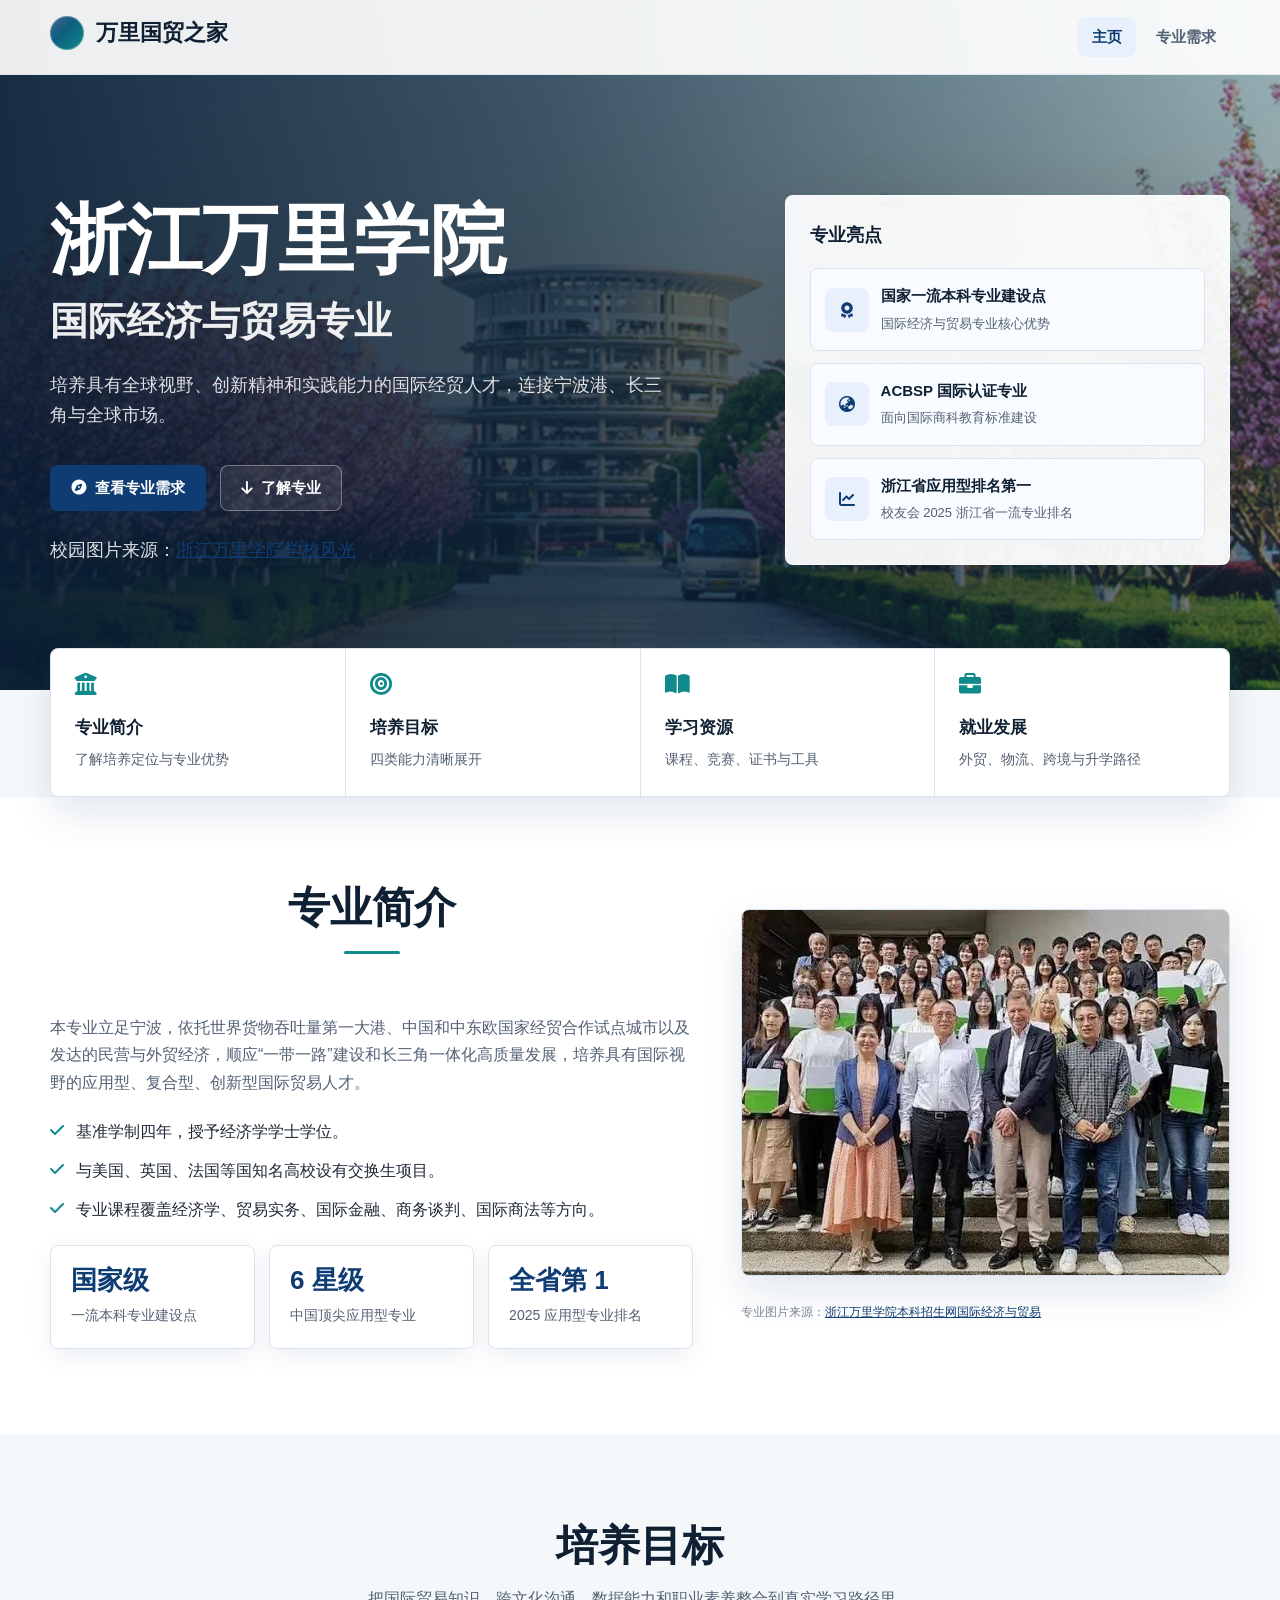
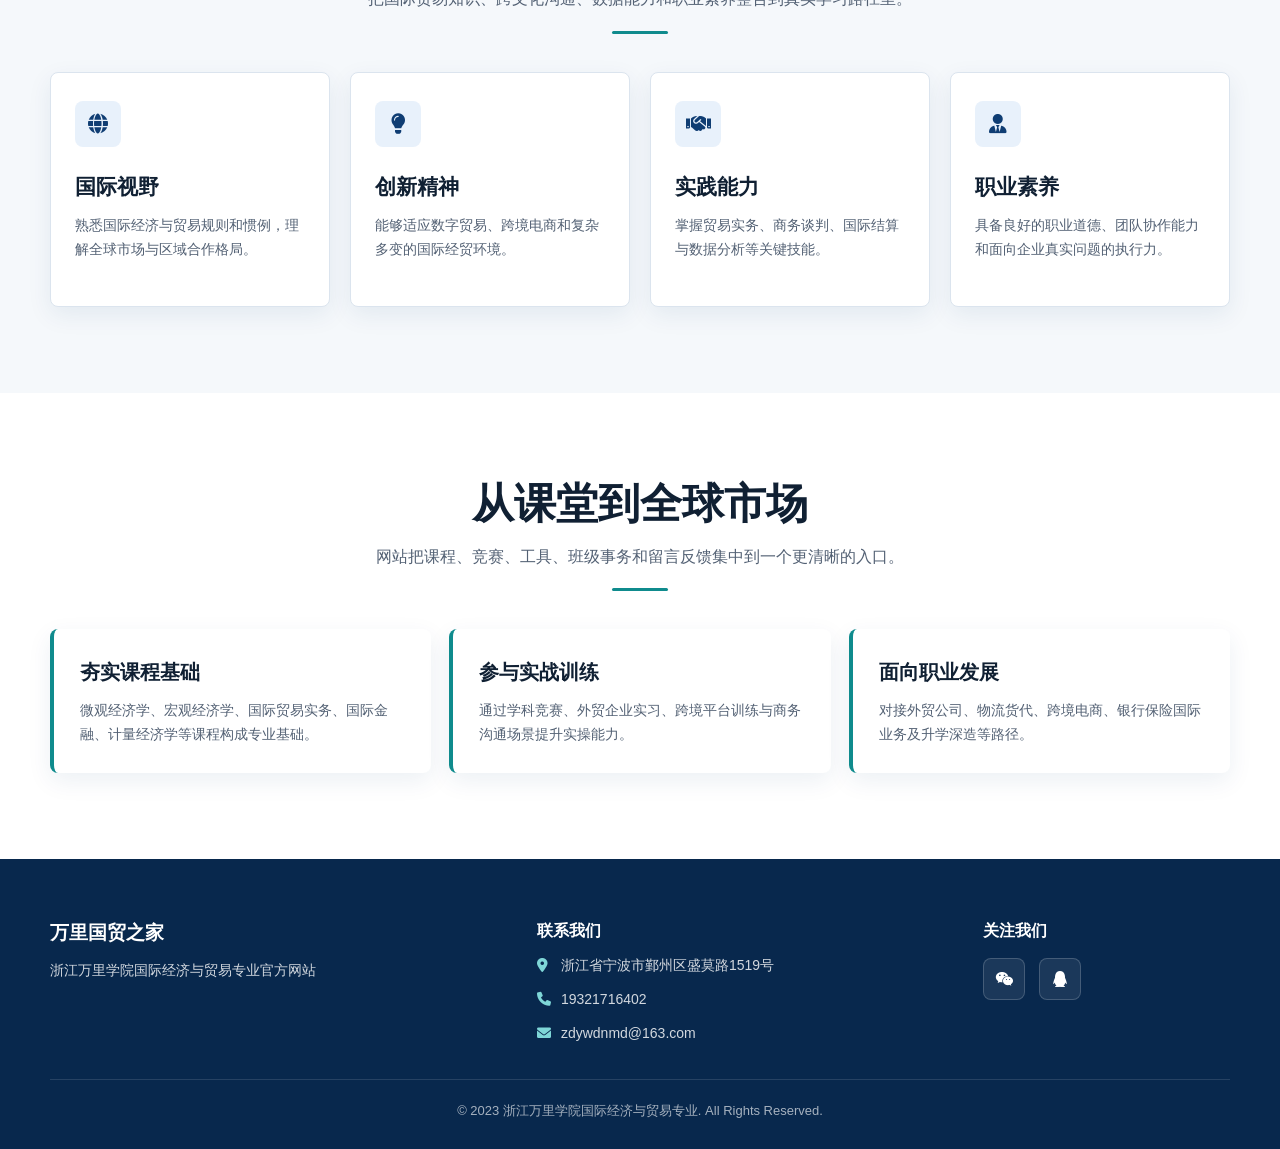
==== index.html @ cb08a364 "Redesign two-page site UI" ====
<!DOCTYPE html>
<html lang="zh-CN">
<head>
    <meta charset="UTF-8">
    <meta name="viewport" content="width=device-width, initial-scale=1.0">
    <title>万里国贸之家 - 浙江万里学院国际经济与贸易专业</title>
    <link rel="stylesheet" href="css/style.css">
    <link rel="stylesheet" href="https://cdnjs.cloudflare.com/ajax/libs/font-awesome/6.0.0/css/all.min.css">
</head>
<body>
    <nav class="navbar">
        <div class="container">
            <div class="logo">
                <a href="index.html"><h1>万里国贸之家</h1></a>
            </div>
            <ul class="nav-links">
                <li><a href="index.html" class="active">主页</a></li>
                <li><a href="requirements.html">专业需求</a></li>
            </ul>
            <button class="menu-toggle" type="button" aria-label="打开导航">
                <i class="fas fa-bars"></i>
            </button>
        </div>
    </nav>

    <header class="hero">
        <div class="hero-media" aria-hidden="true">
            <img src="images/campus-hero.jpg" alt="">
        </div>
        <div class="container">
            <div class="hero-grid">
                <div class="hero-copy">
                    <h2>浙江万里学院</h2>
                    <h3>国际经济与贸易专业</h3>
                    <p>培养具有全球视野、创新精神和实践能力的国际经贸人才，连接宁波港、长三角与全球市场。</p>
                    <div class="hero-actions">
                        <a class="btn btn-primary" href="requirements.html"><i class="fas fa-compass"></i> 查看专业需求</a>
                        <a class="btn btn-outline" href="#about"><i class="fas fa-arrow-down"></i> 了解专业</a>
                    </div>
                    <p class="image-credit">校园图片来源：<a href="https://www.zwu.edu.cn/xxfg/list2.htm" target="_blank" rel="noopener">浙江万里学院学校风光</a></p>
                </div>
                <aside class="hero-panel" aria-label="专业亮点">
                    <h4>专业亮点</h4>
                    <div class="hero-facts">
                        <div class="hero-fact">
                            <i class="fas fa-award"></i>
                            <div>
                                <strong>国家一流本科专业建设点</strong>
                                <span>国际经济与贸易专业核心优势</span>
                            </div>
                        </div>
                        <div class="hero-fact">
                            <i class="fas fa-globe-asia"></i>
                            <div>
                                <strong>ACBSP 国际认证专业</strong>
                                <span>面向国际商科教育标准建设</span>
                            </div>
                        </div>
                        <div class="hero-fact">
                            <i class="fas fa-chart-line"></i>
                            <div>
                                <strong>浙江省应用型排名第一</strong>
                                <span>校友会 2025 浙江省一流专业排名</span>
                            </div>
                        </div>
                    </div>
                </aside>
            </div>
        </div>
    </header>

    <section class="quick-links" aria-label="快速入口">
        <div class="container">
            <div class="quick-grid">
                <a class="quick-card" href="#about">
                    <i class="fas fa-building-columns"></i>
                    <strong>专业简介</strong>
                    <span>了解培养定位与专业优势</span>
                </a>
                <a class="quick-card" href="#objectives">
                    <i class="fas fa-bullseye"></i>
                    <strong>培养目标</strong>
                    <span>四类能力清晰展开</span>
                </a>
                <a class="quick-card" href="requirements.html">
                    <i class="fas fa-book-open"></i>
                    <strong>学习资源</strong>
                    <span>课程、竞赛、证书与工具</span>
                </a>
                <a class="quick-card" href="requirements.html#career">
                    <i class="fas fa-briefcase"></i>
                    <strong>就业发展</strong>
                    <span>外贸、物流、跨境与升学路径</span>
                </a>
            </div>
        </div>
    </section>

    <section id="about" class="section section-muted">
        <div class="container">
            <div class="about-layout">
                <div class="about-copy">
                    <div class="section-title">
                        <h2>专业简介</h2>
                        <div class="line"></div>
                    </div>
                    <p>本专业立足宁波，依托世界货物吞吐量第一大港、中国和中东欧国家经贸合作试点城市以及发达的民营与外贸经济，顺应“一带一路”建设和长三角一体化高质量发展，培养具有国际视野的应用型、复合型、创新型国际贸易人才。</p>
                    <ul class="feature-list">
                        <li><i class="fas fa-check"></i><span>基准学制四年，授予经济学学士学位。</span></li>
                        <li><i class="fas fa-check"></i><span>与美国、英国、法国等国知名高校设有交换生项目。</span></li>
                        <li><i class="fas fa-check"></i><span>专业课程覆盖经济学、贸易实务、国际金融、商务谈判、国际商法等方向。</span></li>
                    </ul>
                    <div class="stat-grid">
                        <div class="stat-card">
                            <strong>国家级</strong>
                            <span>一流本科专业建设点</span>
                        </div>
                        <div class="stat-card">
                            <strong>6 星级</strong>
                            <span>中国顶尖应用型专业</span>
                        </div>
                        <div class="stat-card">
                            <strong>全省第 1</strong>
                            <span>2025 应用型专业排名</span>
                        </div>
                    </div>
                </div>
                <div class="about-media">
                    <div class="media-frame">
                        <img src="images/program-classroom.jpg" alt="浙江万里学院国际经济与贸易专业活动合影">
                    </div>
                    <p class="image-credit">专业图片来源：<a href="https://zsw.zwu.edu.cn/68/e3/c4830a92387/pagem.htm" target="_blank" rel="noopener">浙江万里学院本科招生网国际经济与贸易</a></p>
                </div>
            </div>
        </div>
    </section>

    <section id="objectives" class="section">
        <div class="container">
            <div class="section-title">
                <h2>培养目标</h2>
                <p>把国际贸易知识、跨文化沟通、数据能力和职业素养整合到真实学习路径里。</p>
                <div class="line"></div>
            </div>
            <div class="objectives-grid">
                <div class="objective-item">
                    <div class="icon"><i class="fas fa-globe"></i></div>
                    <h3>国际视野</h3>
                    <p>熟悉国际经济与贸易规则和惯例，理解全球市场与区域合作格局。</p>
                </div>
                <div class="objective-item">
                    <div class="icon"><i class="fas fa-lightbulb"></i></div>
                    <h3>创新精神</h3>
                    <p>能够适应数字贸易、跨境电商和复杂多变的国际经贸环境。</p>
                </div>
                <div class="objective-item">
                    <div class="icon"><i class="fas fa-handshake"></i></div>
                    <h3>实践能力</h3>
                    <p>掌握贸易实务、商务谈判、国际结算与数据分析等关键技能。</p>
                </div>
                <div class="objective-item">
                    <div class="icon"><i class="fas fa-user-tie"></i></div>
                    <h3>职业素养</h3>
                    <p>具备良好的职业道德、团队协作能力和面向企业真实问题的执行力。</p>
                </div>
            </div>
        </div>
    </section>

    <section class="section section-muted">
        <div class="container">
            <div class="section-title">
                <h2>从课堂到全球市场</h2>
                <p>网站把课程、竞赛、工具、班级事务和留言反馈集中到一个更清晰的入口。</p>
                <div class="line"></div>
            </div>
            <div class="program-path">
                <div class="path-item">
                    <h3>夯实课程基础</h3>
                    <p>微观经济学、宏观经济学、国际贸易实务、国际金融、计量经济学等课程构成专业基础。</p>
                </div>
                <div class="path-item">
                    <h3>参与实战训练</h3>
                    <p>通过学科竞赛、外贸企业实习、跨境平台训练与商务沟通场景提升实操能力。</p>
                </div>
                <div class="path-item">
                    <h3>面向职业发展</h3>
                    <p>对接外贸公司、物流货代、跨境电商、银行保险国际业务及升学深造等路径。</p>
                </div>
            </div>
        </div>
    </section>

    <footer class="footer">
        <div class="container">
            <div class="footer-content">
                <div class="footer-info">
                    <h3>万里国贸之家</h3>
                    <p>浙江万里学院国际经济与贸易专业官方网站</p>
                </div>
                <div class="footer-contact">
                    <h4>联系我们</h4>
                    <p><i class="fas fa-map-marker-alt"></i> 浙江省宁波市鄞州区盛莫路1519号</p>
                    <p><i class="fas fa-phone"></i> 19321716402</p>
                    <p><i class="fas fa-envelope"></i> zdywdnmd@163.com</p>
                </div>
                <div class="footer-social">
                    <h4>关注我们</h4>
                    <div>
                        <a href="#" class="social-icon" data-image="images/微信二维码.png" aria-label="微信二维码"><i class="fab fa-weixin"></i></a>
                        <a href="#" class="social-icon" data-image="images/QQ.png" aria-label="QQ二维码"><i class="fab fa-qq"></i></a>
                    </div>
                </div>
            </div>
            <div class="footer-bottom">
                <p>&copy; 2023 浙江万里学院国际经济与贸易专业. All Rights Reserved.</p>
            </div>
        </div>
    </footer>

    <div id="qrCodeModal" class="modal" aria-hidden="true">
        <div class="modal-content">
            <span class="close-modal" aria-label="关闭">&times;</span>
            <img id="modalImage" src="" alt="二维码">
        </div>
    </div>

    <script src="js/script.js"></script>
</body>
</html>
---- css/style.css ----
/* 万里国贸之家 - UI redesign */

* {
    box-sizing: border-box;
    margin: 0;
    padding: 0;
}

:root {
    --primary-color: #0f3d73;
    --primary-dark: #08284d;
    --primary-soft: #e8f1fb;
    --accent-teal: #0f8b8d;
    --accent-amber: #d97706;
    --ink: #102033;
    --text-primary: #1f2937;
    --text-secondary: #536174;
    --text-muted: #7b8794;
    --text-light: #ffffff;
    --bg-primary: #ffffff;
    --bg-secondary: #f5f8fb;
    --bg-tertiary: #eef3f8;
    --surface: #ffffff;
    --border-color: #dbe4ee;
    --border-strong: #b9c8d8;
    --shadow-light: 0 8px 24px rgba(15, 61, 115, 0.08);
    --shadow-medium: 0 16px 38px rgba(15, 61, 115, 0.12);
    --radius-sm: 4px;
    --radius-md: 8px;
    --radius-full: 9999px;
    --nav-height: 74px;
    --transition-base: 180ms ease;
}

html {
    scroll-behavior: smooth;
}

body {
    min-width: 320px;
    font-family: "PingFang SC", "Microsoft YaHei", "Hiragino Sans GB", Arial, sans-serif;
    color: var(--text-primary);
    background: var(--bg-secondary);
    line-height: 1.7;
    overflow-x: hidden;
}

body.menu-open {
    overflow: hidden;
}

img {
    display: block;
    max-width: 100%;
}

a {
    color: inherit;
}

button,
input,
textarea {
    font: inherit;
}

.container {
    width: min(1180px, calc(100% - 40px));
    margin: 0 auto;
}

.section {
    padding: 86px 0;
}

.section-muted {
    background: var(--bg-primary);
}

.section-title {
    max-width: 760px;
    margin: 0 auto 38px;
    text-align: center;
}

.section-title h2 {
    color: var(--ink);
    font-size: clamp(28px, 4vw, 42px);
    line-height: 1.2;
    font-weight: 800;
    letter-spacing: 0;
}

.section-title p {
    margin-top: 14px;
    color: var(--text-secondary);
    font-size: 16px;
}

.line {
    width: 56px;
    height: 3px;
    margin: 18px auto 0;
    background: var(--accent-teal);
    border-radius: var(--radius-full);
}

.navbar {
    position: fixed;
    inset: 0 0 auto 0;
    z-index: 1000;
    min-height: var(--nav-height);
    background: rgba(255, 255, 255, 0.92);
    border-bottom: 1px solid rgba(219, 228, 238, 0.9);
    backdrop-filter: blur(16px);
    transition: box-shadow var(--transition-base), background var(--transition-base);
}

.navbar.is-scrolled {
    background: rgba(255, 255, 255, 0.97);
    box-shadow: 0 10px 28px rgba(15, 61, 115, 0.08);
}

.navbar .container {
    min-height: var(--nav-height);
    display: flex;
    align-items: center;
    justify-content: space-between;
    gap: 24px;
}

.logo a {
    display: inline-flex;
    align-items: center;
    gap: 12px;
    text-decoration: none;
}

.logo a::before {
    content: "";
    width: 34px;
    height: 34px;
    border-radius: 50%;
    background:
        linear-gradient(135deg, rgba(255, 255, 255, 0.24), rgba(255, 255, 255, 0) 42%),
        linear-gradient(135deg, var(--primary-color), var(--accent-teal));
    box-shadow: inset 0 0 0 1px rgba(255, 255, 255, 0.3);
}

.logo h1 {
    color: var(--ink);
    font-size: 22px;
    line-height: 1;
    font-weight: 800;
    letter-spacing: 0;
}

.nav-links {
    display: flex;
    align-items: center;
    gap: 6px;
    list-style: none;
}

.nav-links a {
    display: inline-flex;
    align-items: center;
    min-height: 40px;
    padding: 0 14px;
    border-radius: var(--radius-md);
    color: var(--text-secondary);
    font-size: 15px;
    font-weight: 650;
    text-decoration: none;
    transition: background var(--transition-base), color var(--transition-base);
}

.nav-links a:hover,
.nav-links a.active {
    color: var(--primary-color);
    background: var(--primary-soft);
}

.menu-toggle {
    display: none;
    width: 42px;
    height: 42px;
    border: 1px solid var(--border-color);
    border-radius: var(--radius-md);
    color: var(--primary-color);
    background: var(--surface);
    align-items: center;
    justify-content: center;
    cursor: pointer;
}

.hero {
    position: relative;
    min-height: 690px;
    padding: calc(var(--nav-height) + 68px) 0 72px;
    display: flex;
    align-items: center;
    overflow: hidden;
    background: #0b2747;
    color: var(--text-light);
}

.hero-media {
    position: absolute;
    inset: 0;
}

.hero-media img {
    width: 100%;
    height: 100%;
    object-fit: cover;
    object-position: center;
}

.hero-media::after {
    content: "";
    position: absolute;
    inset: 0;
    background:
        linear-gradient(90deg, rgba(8, 28, 52, 0.9), rgba(8, 28, 52, 0.68) 43%, rgba(8, 28, 52, 0.22)),
        linear-gradient(180deg, rgba(8, 28, 52, 0.08), rgba(8, 28, 52, 0.44));
}

.hero .container {
    position: relative;
    z-index: 1;
}

.hero-grid {
    display: grid;
    grid-template-columns: minmax(0, 1.1fr) minmax(320px, 0.72fr);
    gap: 54px;
    align-items: end;
}

.hero-copy h2 {
    max-width: 720px;
    font-size: clamp(42px, 7vw, 76px);
    line-height: 1.05;
    font-weight: 850;
    letter-spacing: 0;
    overflow-wrap: anywhere;
}

.hero-copy h3 {
    margin-top: 18px;
    color: rgba(255, 255, 255, 0.92);
    font-size: clamp(24px, 4vw, 38px);
    line-height: 1.25;
    font-weight: 750;
    letter-spacing: 0;
}

.hero-copy p {
    max-width: 620px;
    margin-top: 24px;
    color: rgba(255, 255, 255, 0.86);
    font-size: 18px;
}

.hero-actions {
    display: flex;
    flex-wrap: wrap;
    gap: 14px;
    margin-top: 34px;
}

.btn,
.btn-secondary {
    display: inline-flex;
    align-items: center;
    justify-content: center;
    gap: 9px;
    min-height: 46px;
    padding: 0 20px;
    border: 1px solid transparent;
    border-radius: var(--radius-md);
    font-size: 15px;
    font-weight: 750;
    line-height: 1.2;
    text-decoration: none;
    cursor: pointer;
    transition: transform var(--transition-base), box-shadow var(--transition-base), background var(--transition-base), border-color var(--transition-base), color var(--transition-base);
}

.btn:hover,
.btn-secondary:hover {
    transform: translateY(-1px);
}

.btn-primary {
    color: var(--text-light);
    background: var(--primary-color);
    box-shadow: 0 14px 28px rgba(15, 61, 115, 0.18);
}

.btn-primary:hover {
    background: var(--primary-dark);
}

.btn-outline,
.btn-secondary {
    color: var(--primary-color);
    background: var(--surface);
    border-color: var(--border-color);
}

.hero .btn-outline {
    color: var(--text-light);
    background: rgba(255, 255, 255, 0.08);
    border-color: rgba(255, 255, 255, 0.34);
}

.hero .btn-outline:hover {
    background: rgba(255, 255, 255, 0.16);
}

.hero-panel {
    background: rgba(255, 255, 255, 0.94);
    border: 1px solid rgba(255, 255, 255, 0.65);
    border-radius: var(--radius-md);
    padding: 24px;
    color: var(--ink);
    box-shadow: 0 28px 70px rgba(5, 22, 42, 0.2);
}

.hero-panel h4 {
    font-size: 18px;
    font-weight: 800;
}

.hero-facts {
    display: grid;
    gap: 12px;
    margin-top: 18px;
}

.hero-fact {
    display: grid;
    grid-template-columns: 44px 1fr;
    gap: 12px;
    align-items: center;
    padding: 14px;
    border: 1px solid var(--border-color);
    border-radius: var(--radius-md);
    background: #f8fbff;
}

.hero-fact i {
    width: 44px;
    height: 44px;
    display: inline-flex;
    align-items: center;
    justify-content: center;
    border-radius: var(--radius-md);
    color: var(--primary-color);
    background: var(--primary-soft);
}

.hero-fact strong {
    display: block;
    color: var(--ink);
    font-size: 15px;
}

.hero-fact span {
    color: var(--text-secondary);
    font-size: 13px;
}

.image-credit,
.source-note {
    margin-top: 12px;
    color: var(--text-muted);
    font-size: 12px;
}

.image-credit a,
.source-note a {
    color: var(--primary-color);
}

.quick-links {
    margin-top: -42px;
    position: relative;
    z-index: 2;
}

.quick-grid {
    display: grid;
    grid-template-columns: repeat(4, 1fr);
    gap: 1px;
    overflow: hidden;
    border: 1px solid var(--border-color);
    border-radius: var(--radius-md);
    background: var(--border-color);
    box-shadow: var(--shadow-medium);
}

.quick-card {
    min-height: 124px;
    padding: 24px;
    background: var(--surface);
    text-decoration: none;
    transition: background var(--transition-base), transform var(--transition-base);
}

.quick-card:hover {
    background: #f8fbff;
}

.quick-card i {
    color: var(--accent-teal);
    font-size: 22px;
}

.quick-card strong {
    display: block;
    margin-top: 14px;
    color: var(--ink);
    font-size: 17px;
}

.quick-card span {
    display: block;
    margin-top: 5px;
    color: var(--text-secondary);
    font-size: 14px;
}

.about-layout {
    display: grid;
    grid-template-columns: minmax(0, 1fr) minmax(360px, 0.76fr);
    gap: 48px;
    align-items: center;
}

.about-copy {
    display: grid;
    gap: 22px;
}

.about-copy p {
    color: var(--text-secondary);
    font-size: 16px;
}

.feature-list {
    display: grid;
    gap: 12px;
    list-style: none;
}

.feature-list li {
    display: flex;
    gap: 12px;
    align-items: flex-start;
    color: var(--text-primary);
}

.feature-list i {
    margin-top: 4px;
    color: var(--accent-teal);
}

.stat-grid,
.highlights-grid {
    display: grid;
    grid-template-columns: repeat(3, 1fr);
    gap: 14px;
}

.stat-card,
.highlight-card,
.objective-item,
.unified-card,
.info-card,
.resource-card {
    border: 1px solid var(--border-color);
    border-radius: var(--radius-md);
    background: var(--surface);
    box-shadow: var(--shadow-light);
}

.stat-card,
.highlight-card {
    padding: 20px;
}

.stat-card strong,
.highlight-card strong {
    display: block;
    color: var(--primary-color);
    font-size: 26px;
    line-height: 1.15;
    font-weight: 850;
}

.stat-card span,
.highlight-card span {
    display: block;
    margin-top: 8px;
    color: var(--text-secondary);
    font-size: 14px;
}

.about-media {
    display: grid;
    gap: 14px;
}

.media-frame {
    overflow: hidden;
    border-radius: var(--radius-md);
    border: 1px solid var(--border-color);
    background: var(--surface);
    box-shadow: var(--shadow-medium);
}

.media-frame img {
    width: 100%;
    aspect-ratio: 4 / 3;
    object-fit: cover;
}

.objectives-grid {
    display: grid;
    grid-template-columns: repeat(4, 1fr);
    gap: 20px;
}

.objective-item {
    padding: 28px 24px;
    min-height: 235px;
    transition: transform var(--transition-base), box-shadow var(--transition-base), border-color var(--transition-base);
}

.objective-item:hover,
.unified-card:hover,
.resource-card:hover {
    transform: translateY(-3px);
    border-color: var(--border-strong);
    box-shadow: var(--shadow-medium);
}

.objective-item .icon,
.card-icon {
    width: 46px;
    height: 46px;
    display: inline-flex;
    align-items: center;
    justify-content: center;
    border-radius: var(--radius-md);
    color: var(--primary-color);
    background: var(--primary-soft);
    font-size: 20px;
}

.objective-item h3 {
    margin-top: 22px;
    color: var(--ink);
    font-size: 21px;
    font-weight: 800;
}

.objective-item p {
    margin-top: 10px;
    color: var(--text-secondary);
    font-size: 14px;
}

.program-path {
    display: grid;
    grid-template-columns: repeat(3, 1fr);
    gap: 18px;
}

.path-item {
    padding: 26px;
    border-left: 4px solid var(--accent-teal);
    border-radius: var(--radius-md);
    background: var(--surface);
    box-shadow: var(--shadow-light);
}

.path-item h3 {
    color: var(--ink);
    font-size: 20px;
}

.path-item p {
    margin-top: 10px;
    color: var(--text-secondary);
    font-size: 14px;
}

.page-hero {
    padding: calc(var(--nav-height) + 78px) 0 64px;
    color: var(--text-light);
    background:
        linear-gradient(90deg, rgba(8, 40, 77, 0.94), rgba(15, 61, 115, 0.86)),
        url("../images/campus-gallery.jpg") center / cover;
}

.page-hero h2 {
    max-width: 800px;
    font-size: clamp(34px, 5vw, 56px);
    line-height: 1.1;
    font-weight: 850;
    letter-spacing: 0;
    overflow-wrap: anywhere;
}

.page-hero p {
    max-width: 680px;
    margin-top: 18px;
    color: rgba(255, 255, 255, 0.84);
    font-size: 17px;
}

.page-hero-actions {
    display: flex;
    flex-wrap: wrap;
    gap: 12px;
    margin-top: 26px;
}

.requirements-section {
    padding: 76px 0 88px;
}

.requirements-content {
    display: grid;
    gap: 34px;
}

.requirement-category {
    padding-bottom: 34px;
    border-bottom: 1px solid var(--border-color);
}

.requirement-category:last-child {
    border-bottom: 0;
    padding-bottom: 0;
}

.category-header {
    display: flex;
    align-items: flex-start;
    justify-content: space-between;
    gap: 24px;
    margin-bottom: 20px;
}

.category-header h3,
.requirement-category h3 {
    color: var(--ink);
    font-size: 25px;
    line-height: 1.25;
    font-weight: 800;
}

.category-header p,
.section-note {
    max-width: 620px;
    color: var(--text-secondary);
    font-size: 14px;
}

.unified-card-grid,
.resource-grid {
    display: grid;
    grid-template-columns: repeat(3, 1fr);
    gap: 18px;
}

.unified-card,
.resource-card {
    padding: 22px;
    transition: transform var(--transition-base), box-shadow var(--transition-base), border-color var(--transition-base);
}

.unified-card h4,
.resource-card h4 {
    display: flex;
    align-items: center;
    gap: 10px;
    color: var(--ink);
    font-size: 18px;
    font-weight: 800;
}

.unified-card h4 i,
.resource-card h4 i {
    color: var(--accent-teal);
}

.info-card {
    display: block;
    margin-top: 10px;
    padding: 11px 13px;
    color: var(--text-primary);
    font-size: 14px;
    box-shadow: none;
    background: #f8fbff;
}

.info-card a {
    display: flex;
    justify-content: space-between;
    gap: 12px;
    color: var(--primary-color);
    text-decoration: none;
}

.info-card a::after {
    content: "\f061";
    font-family: "Font Awesome 6 Free";
    font-weight: 900;
    font-size: 11px;
    opacity: 0.65;
}

.important-course {
    border-color: #f1cf92;
    background: #fff8eb;
    color: #7a4a04;
    font-weight: 750;
}

.cluster-box {
    border-style: dashed;
}

.cluster-title {
    color: var(--ink);
    font-weight: 750;
}

.cluster-links {
    display: flex;
    flex-wrap: wrap;
    gap: 8px;
    margin-top: 6px;
}

.cluster-links a {
    color: var(--primary-color);
    text-decoration: none;
}

.footer {
    padding: 58px 0 26px;
    color: rgba(255, 255, 255, 0.82);
    background: #08284d;
}

.footer-content {
    display: grid;
    grid-template-columns: 1.1fr 1fr 0.6fr;
    gap: 34px;
}

.footer h3,
.footer h4 {
    color: var(--text-light);
}

.footer-info p,
.footer-contact p {
    margin-top: 10px;
    font-size: 14px;
}

.footer-contact i {
    width: 20px;
    color: #7ed6d7;
}

.footer-social {
    display: flex;
    flex-direction: column;
    gap: 14px;
}

.footer-social a {
    width: 42px;
    height: 42px;
    display: inline-flex;
    align-items: center;
    justify-content: center;
    margin-right: 10px;
    border: 1px solid rgba(255, 255, 255, 0.18);
    border-radius: var(--radius-md);
    color: var(--text-light);
    text-decoration: none;
    background: rgba(255, 255, 255, 0.08);
}

.footer-bottom {
    margin-top: 34px;
    padding-top: 20px;
    border-top: 1px solid rgba(255, 255, 255, 0.12);
    color: rgba(255, 255, 255, 0.64);
    font-size: 13px;
    text-align: center;
}

.modal {
    position: fixed;
    inset: 0;
    z-index: 9999;
    display: none;
    align-items: center;
    justify-content: center;
    padding: 24px;
    background: rgba(5, 18, 32, 0.72);
}

.modal-content {
    position: relative;
    max-width: 420px;
    width: min(100%, 420px);
    padding: 22px;
    border-radius: var(--radius-md);
    background: var(--surface);
    box-shadow: var(--shadow-medium);
}

.close-modal {
    position: absolute;
    top: 8px;
    right: 14px;
    color: var(--text-secondary);
    font-size: 28px;
    cursor: pointer;
}

#modalImage {
    max-height: 80vh;
    margin: 16px auto 0;
}

.back-to-top {
    position: fixed;
    right: 24px;
    bottom: 24px;
    z-index: 900;
    width: 44px;
    height: 44px;
    display: flex;
    align-items: center;
    justify-content: center;
    border: 0;
    border-radius: var(--radius-md);
    color: var(--text-light);
    background: var(--primary-color);
    box-shadow: var(--shadow-light);
    opacity: 0;
    visibility: hidden;
    cursor: pointer;
    transition: opacity var(--transition-base), visibility var(--transition-base), transform var(--transition-base);
}

.back-to-top.visible {
    opacity: 1;
    visibility: visible;
}

.back-to-top:hover {
    transform: translateY(-2px);
}

@media (max-width: 1024px) {
    .hero-grid,
    .about-layout {
        grid-template-columns: 1fr;
    }

    .hero-panel {
        max-width: 620px;
    }

    .quick-grid,
    .objectives-grid {
        grid-template-columns: repeat(2, 1fr);
    }

    .unified-card-grid,
    .resource-grid,
    .program-path {
        grid-template-columns: repeat(2, 1fr);
    }
}

@media (max-width: 768px) {
    :root {
        --nav-height: 66px;
    }

    .container {
        width: min(1180px, calc(100% - 28px));
    }

    .navbar .container {
        min-height: var(--nav-height);
    }

    .menu-toggle {
        position: fixed;
        top: 12px;
        right: 14px;
        z-index: 1002;
        display: inline-flex;
        flex-shrink: 0;
        background: var(--primary-soft);
        border-color: var(--border-strong);
    }

    .nav-links {
        position: fixed;
        inset: var(--nav-height) 14px auto 14px;
        display: none;
        flex-direction: column;
        align-items: stretch;
        padding: 12px;
        border: 1px solid var(--border-color);
        border-radius: var(--radius-md);
        background: var(--surface);
        box-shadow: var(--shadow-medium);
    }

    .nav-links.active {
        display: flex;
    }

    .nav-links a {
        justify-content: center;
        min-height: 44px;
    }

    .hero {
        min-height: auto;
        padding: calc(var(--nav-height) + 54px) 0 56px;
    }

    .hero-grid {
        gap: 34px;
    }

    .hero-copy p {
        font-size: 16px;
    }

    .quick-links {
        margin-top: 0;
    }

    .quick-grid,
    .objectives-grid,
    .stat-grid,
    .highlights-grid,
    .unified-card-grid,
    .resource-grid,
    .program-path,
    .footer-content {
        grid-template-columns: 1fr;
    }

    .section,
    .requirements-section {
        padding: 58px 0;
    }

    .page-hero {
        padding: calc(var(--nav-height) + 52px) 0 48px;
    }

    .page-hero h2 {
        font-size: clamp(30px, 8.2vw, 42px);
    }

    .category-header {
        display: block;
    }

    .category-header p {
        margin-top: 10px;
    }

}

@media (max-width: 520px) {
    .hero-actions,
    .page-hero-actions {
        display: grid;
    }

    .btn,
    .btn-secondary {
        width: 100%;
    }

    .hero-panel {
        padding: 18px;
    }

    .quick-card,
    .objective-item,
    .unified-card,
    .resource-card {
        padding: 20px;
    }
}
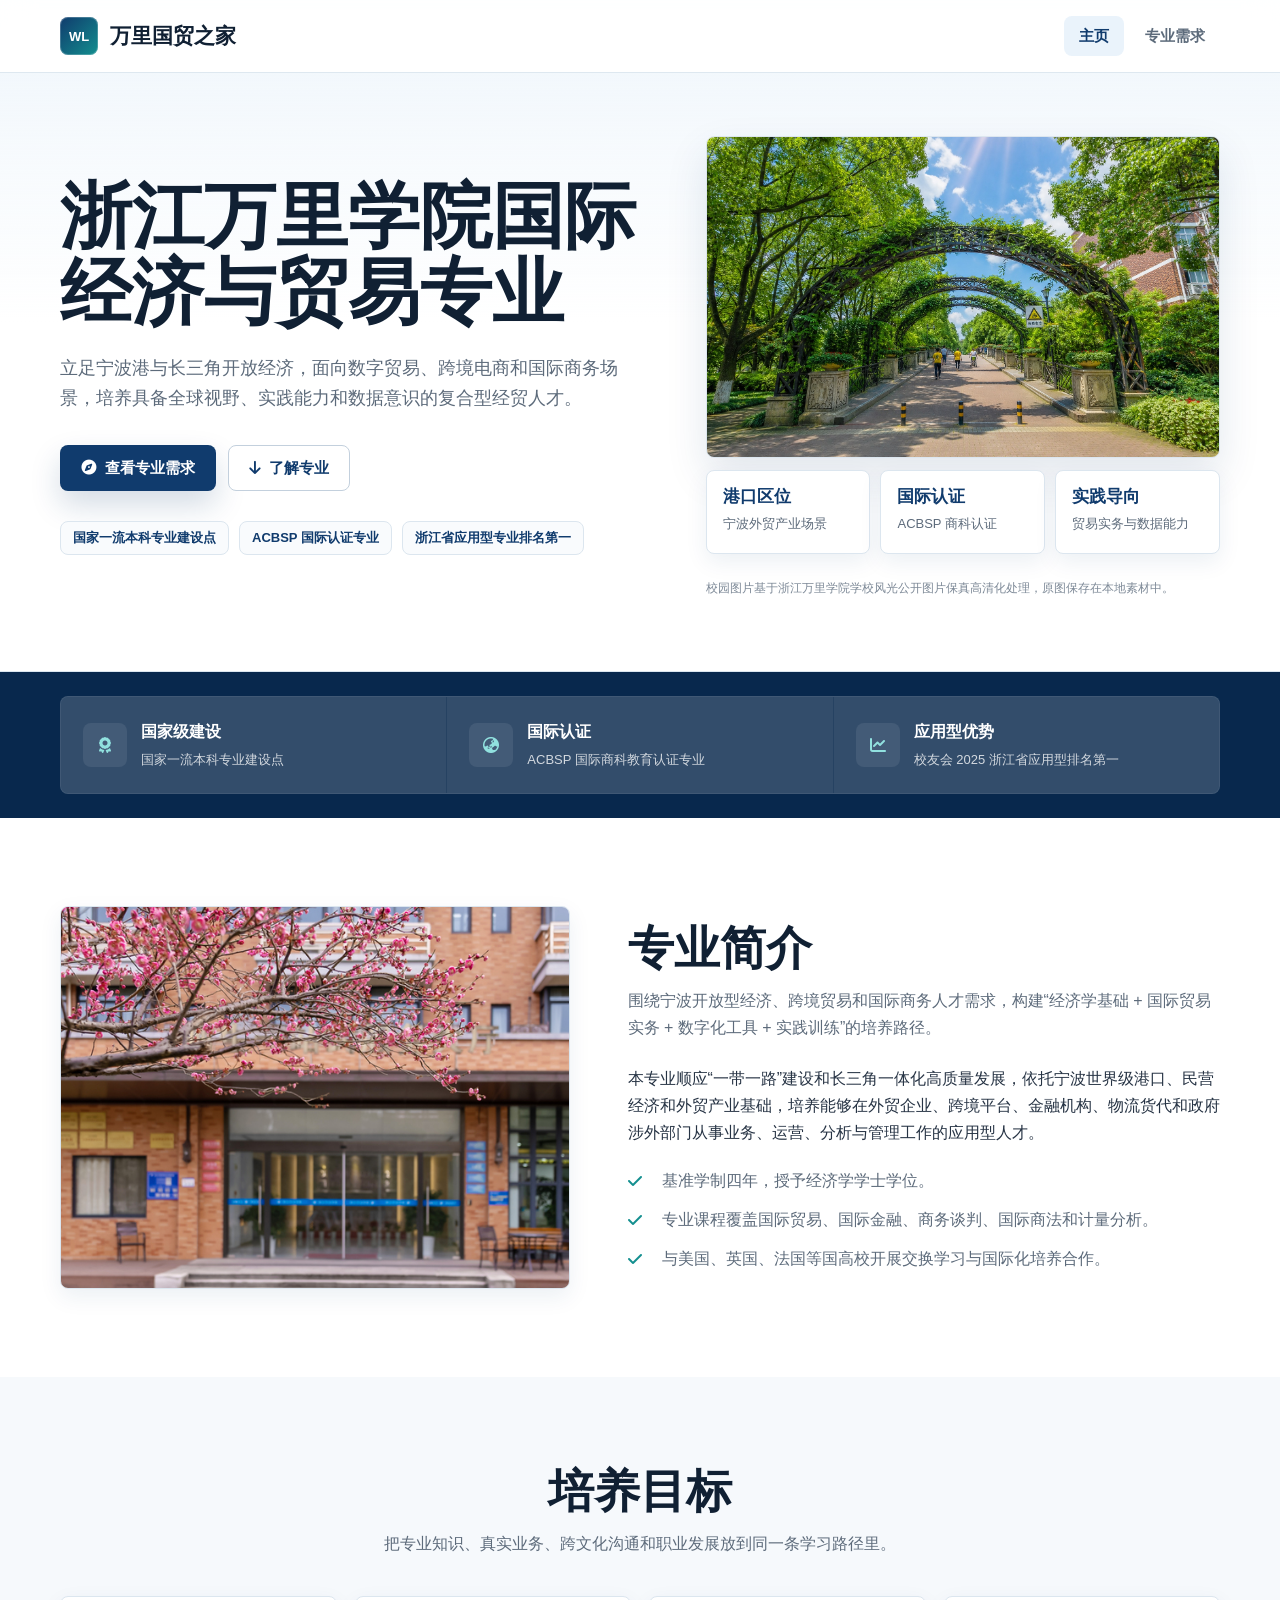
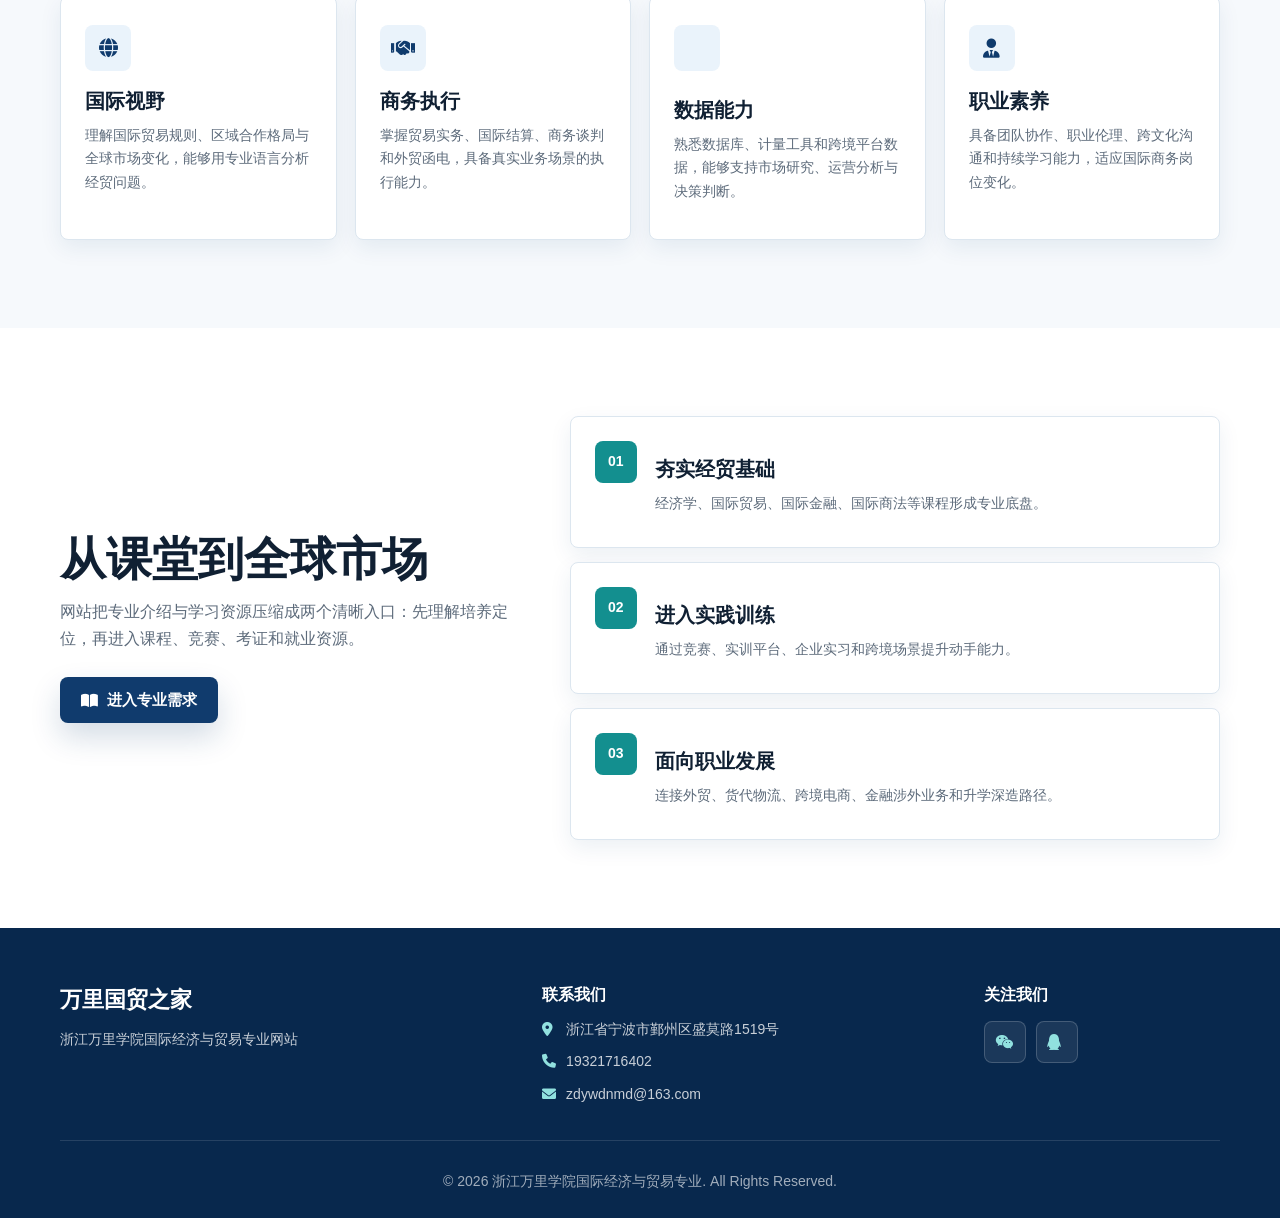
==== commit 59b5984f: "Polish two-page UI and real campus assets" ====
--- a/index.html
+++ b/index.html
@@ -4,15 +4,17 @@
     <meta charset="UTF-8">
     <meta name="viewport" content="width=device-width, initial-scale=1.0">
     <title>万里国贸之家 - 浙江万里学院国际经济与贸易专业</title>
+    <meta name="description" content="浙江万里学院国际经济与贸易专业介绍、培养目标与学习资源入口。">
     <link rel="stylesheet" href="css/style.css">
     <link rel="stylesheet" href="https://cdnjs.cloudflare.com/ajax/libs/font-awesome/6.0.0/css/all.min.css">
 </head>
 <body>
     <nav class="navbar">
-        <div class="container">
-            <div class="logo">
-                <a href="index.html"><h1>万里国贸之家</h1></a>
-            </div>
+        <div class="container nav-inner">
+            <a class="brand" href="index.html" aria-label="万里国贸之家首页">
+                <span class="brand-mark">WL</span>
+                <span class="brand-name">万里国贸之家</span>
+            </a>
             <ul class="nav-links">
                 <li><a href="index.html" class="active">主页</a></li>
                 <li><a href="requirements.html">专业需求</a></li>
@@ -24,203 +26,179 @@
     </nav>
 
     <header class="hero">
-        <div class="hero-media" aria-hidden="true">
-            <img src="images/campus-hero.jpg" alt="">
-        </div>
-        <div class="container">
-            <div class="hero-grid">
-                <div class="hero-copy">
-                    <h2>浙江万里学院</h2>
-                    <h3>国际经济与贸易专业</h3>
-                    <p>培养具有全球视野、创新精神和实践能力的国际经贸人才，连接宁波港、长三角与全球市场。</p>
-                    <div class="hero-actions">
-                        <a class="btn btn-primary" href="requirements.html"><i class="fas fa-compass"></i> 查看专业需求</a>
-                        <a class="btn btn-outline" href="#about"><i class="fas fa-arrow-down"></i> 了解专业</a>
-                    </div>
-                    <p class="image-credit">校园图片来源：<a href="https://www.zwu.edu.cn/xxfg/list2.htm" target="_blank" rel="noopener">浙江万里学院学校风光</a></p>
-                </div>
-                <aside class="hero-panel" aria-label="专业亮点">
-                    <h4>专业亮点</h4>
-                    <div class="hero-facts">
-                        <div class="hero-fact">
-                            <i class="fas fa-award"></i>
-                            <div>
-                                <strong>国家一流本科专业建设点</strong>
-                                <span>国际经济与贸易专业核心优势</span>
-                            </div>
-                        </div>
-                        <div class="hero-fact">
-                            <i class="fas fa-globe-asia"></i>
-                            <div>
-                                <strong>ACBSP 国际认证专业</strong>
-                                <span>面向国际商科教育标准建设</span>
-                            </div>
-                        </div>
-                        <div class="hero-fact">
-                            <i class="fas fa-chart-line"></i>
-                            <div>
-                                <strong>浙江省应用型排名第一</strong>
-                                <span>校友会 2025 浙江省一流专业排名</span>
-                            </div>
-                        </div>
-                    </div>
-                </aside>
+        <div class="container hero-grid">
+            <div class="hero-copy">
+                <h1>浙江万里学院国际经济与贸易专业</h1>
+                <p>立足宁波港与长三角开放经济，面向数字贸易、跨境电商和国际商务场景，培养具备全球视野、实践能力和数据意识的复合型经贸人才。</p>
+                <div class="hero-actions">
+                    <a class="btn btn-primary" href="requirements.html"><i class="fas fa-compass"></i> 查看专业需求</a>
+                    <a class="btn btn-ghost" href="#about"><i class="fas fa-arrow-down"></i> 了解专业</a>
+                </div>
+                <div class="hero-mini">
+                    <span>国家一流本科专业建设点</span>
+                    <span>ACBSP 国际认证专业</span>
+                    <span>浙江省应用型专业排名第一</span>
+                </div>
+            </div>
+            <div class="hero-visual" aria-label="浙江万里学院校园实景">
+                <div class="hero-photo">
+                    <img src="images/campus-arch-hd.jpg" alt="浙江万里学院校园绿荫连廊实景">
+                </div>
+                <div class="visual-stats" aria-label="专业概览">
+                    <div>
+                        <strong>港口区位</strong>
+                        <span>宁波外贸产业场景</span>
+                    </div>
+                    <div>
+                        <strong>国际认证</strong>
+                        <span>ACBSP 商科认证</span>
+                    </div>
+                    <div>
+                        <strong>实践导向</strong>
+                        <span>贸易实务与数据能力</span>
+                    </div>
+                </div>
+                <p class="image-credit">校园图片基于浙江万里学院学校风光公开图片保真高清化处理，原图保存在本地素材中。</p>
             </div>
         </div>
     </header>
 
-    <section class="quick-links" aria-label="快速入口">
-        <div class="container">
-            <div class="quick-grid">
-                <a class="quick-card" href="#about">
-                    <i class="fas fa-building-columns"></i>
-                    <strong>专业简介</strong>
-                    <span>了解培养定位与专业优势</span>
-                </a>
-                <a class="quick-card" href="#objectives">
-                    <i class="fas fa-bullseye"></i>
-                    <strong>培养目标</strong>
-                    <span>四类能力清晰展开</span>
-                </a>
-                <a class="quick-card" href="requirements.html">
-                    <i class="fas fa-book-open"></i>
-                    <strong>学习资源</strong>
-                    <span>课程、竞赛、证书与工具</span>
-                </a>
-                <a class="quick-card" href="requirements.html#career">
-                    <i class="fas fa-briefcase"></i>
-                    <strong>就业发展</strong>
-                    <span>外贸、物流、跨境与升学路径</span>
-                </a>
-            </div>
-        </div>
-    </section>
-
-    <section id="about" class="section section-muted">
-        <div class="container">
-            <div class="about-layout">
-                <div class="about-copy">
-                    <div class="section-title">
+    <main>
+        <section class="proof-strip" aria-label="专业亮点">
+            <div class="container proof-grid">
+                <div class="proof-item">
+                    <i class="fas fa-award"></i>
+                    <div>
+                        <strong>国家级建设</strong>
+                        <span>国家一流本科专业建设点</span>
+                    </div>
+                </div>
+                <div class="proof-item">
+                    <i class="fas fa-globe-asia"></i>
+                    <div>
+                        <strong>国际认证</strong>
+                        <span>ACBSP 国际商科教育认证专业</span>
+                    </div>
+                </div>
+                <div class="proof-item">
+                    <i class="fas fa-chart-line"></i>
+                    <div>
+                        <strong>应用型优势</strong>
+                        <span>校友会 2025 浙江省应用型排名第一</span>
+                    </div>
+                </div>
+            </div>
+        </section>
+
+        <section id="about" class="section intro-section">
+            <div class="container intro-layout">
+                <div class="intro-media">
+                    <img src="images/campus-blossom.jpg" alt="浙江万里学院校园建筑实景">
+                </div>
+                <div class="intro-copy">
+                    <div class="section-heading align-left">
                         <h2>专业简介</h2>
-                        <div class="line"></div>
-                    </div>
-                    <p>本专业立足宁波，依托世界货物吞吐量第一大港、中国和中东欧国家经贸合作试点城市以及发达的民营与外贸经济，顺应“一带一路”建设和长三角一体化高质量发展，培养具有国际视野的应用型、复合型、创新型国际贸易人才。</p>
-                    <ul class="feature-list">
-                        <li><i class="fas fa-check"></i><span>基准学制四年，授予经济学学士学位。</span></li>
-                        <li><i class="fas fa-check"></i><span>与美国、英国、法国等国知名高校设有交换生项目。</span></li>
-                        <li><i class="fas fa-check"></i><span>专业课程覆盖经济学、贸易实务、国际金融、商务谈判、国际商法等方向。</span></li>
-                    </ul>
-                    <div class="stat-grid">
-                        <div class="stat-card">
-                            <strong>国家级</strong>
-                            <span>一流本科专业建设点</span>
-                        </div>
-                        <div class="stat-card">
-                            <strong>6 星级</strong>
-                            <span>中国顶尖应用型专业</span>
-                        </div>
-                        <div class="stat-card">
-                            <strong>全省第 1</strong>
-                            <span>2025 应用型专业排名</span>
-                        </div>
-                    </div>
-                </div>
-                <div class="about-media">
-                    <div class="media-frame">
-                        <img src="images/program-classroom.jpg" alt="浙江万里学院国际经济与贸易专业活动合影">
-                    </div>
-                    <p class="image-credit">专业图片来源：<a href="https://zsw.zwu.edu.cn/68/e3/c4830a92387/pagem.htm" target="_blank" rel="noopener">浙江万里学院本科招生网国际经济与贸易</a></p>
-                </div>
-            </div>
-        </div>
-    </section>
-
-    <section id="objectives" class="section">
-        <div class="container">
-            <div class="section-title">
-                <h2>培养目标</h2>
-                <p>把国际贸易知识、跨文化沟通、数据能力和职业素养整合到真实学习路径里。</p>
-                <div class="line"></div>
-            </div>
-            <div class="objectives-grid">
-                <div class="objective-item">
-                    <div class="icon"><i class="fas fa-globe"></i></div>
-                    <h3>国际视野</h3>
-                    <p>熟悉国际经济与贸易规则和惯例，理解全球市场与区域合作格局。</p>
-                </div>
-                <div class="objective-item">
-                    <div class="icon"><i class="fas fa-lightbulb"></i></div>
-                    <h3>创新精神</h3>
-                    <p>能够适应数字贸易、跨境电商和复杂多变的国际经贸环境。</p>
-                </div>
-                <div class="objective-item">
-                    <div class="icon"><i class="fas fa-handshake"></i></div>
-                    <h3>实践能力</h3>
-                    <p>掌握贸易实务、商务谈判、国际结算与数据分析等关键技能。</p>
-                </div>
-                <div class="objective-item">
-                    <div class="icon"><i class="fas fa-user-tie"></i></div>
-                    <h3>职业素养</h3>
-                    <p>具备良好的职业道德、团队协作能力和面向企业真实问题的执行力。</p>
-                </div>
-            </div>
-        </div>
-    </section>
-
-    <section class="section section-muted">
-        <div class="container">
-            <div class="section-title">
-                <h2>从课堂到全球市场</h2>
-                <p>网站把课程、竞赛、工具、班级事务和留言反馈集中到一个更清晰的入口。</p>
-                <div class="line"></div>
-            </div>
-            <div class="program-path">
-                <div class="path-item">
-                    <h3>夯实课程基础</h3>
-                    <p>微观经济学、宏观经济学、国际贸易实务、国际金融、计量经济学等课程构成专业基础。</p>
-                </div>
-                <div class="path-item">
-                    <h3>参与实战训练</h3>
-                    <p>通过学科竞赛、外贸企业实习、跨境平台训练与商务沟通场景提升实操能力。</p>
-                </div>
-                <div class="path-item">
-                    <h3>面向职业发展</h3>
-                    <p>对接外贸公司、物流货代、跨境电商、银行保险国际业务及升学深造等路径。</p>
-                </div>
-            </div>
-        </div>
-    </section>
+                        <p>围绕宁波开放型经济、跨境贸易和国际商务人才需求，构建“经济学基础 + 国际贸易实务 + 数字化工具 + 实践训练”的培养路径。</p>
+                    </div>
+                    <p>本专业顺应“一带一路”建设和长三角一体化高质量发展，依托宁波世界级港口、民营经济和外贸产业基础，培养能够在外贸企业、跨境平台、金融机构、物流货代和政府涉外部门从事业务、运营、分析与管理工作的应用型人才。</p>
+                    <div class="intro-list">
+                        <div><i class="fas fa-check"></i><span>基准学制四年，授予经济学学士学位。</span></div>
+                        <div><i class="fas fa-check"></i><span>专业课程覆盖国际贸易、国际金融、商务谈判、国际商法和计量分析。</span></div>
+                        <div><i class="fas fa-check"></i><span>与美国、英国、法国等国高校开展交换学习与国际化培养合作。</span></div>
+                    </div>
+                </div>
+            </div>
+        </section>
+
+        <section id="objectives" class="section objectives-section">
+            <div class="container">
+                <div class="section-heading">
+                    <h2>培养目标</h2>
+                    <p>把专业知识、真实业务、跨文化沟通和职业发展放到同一条学习路径里。</p>
+                </div>
+                <div class="objective-grid">
+                    <article class="objective-card">
+                        <i class="fas fa-globe"></i>
+                        <h3>国际视野</h3>
+                        <p>理解国际贸易规则、区域合作格局与全球市场变化，能够用专业语言分析经贸问题。</p>
+                    </article>
+                    <article class="objective-card">
+                        <i class="fas fa-handshake"></i>
+                        <h3>商务执行</h3>
+                        <p>掌握贸易实务、国际结算、商务谈判和外贸函电，具备真实业务场景的执行能力。</p>
+                    </article>
+                    <article class="objective-card">
+                        <i class="fas fa-chart-simple"></i>
+                        <h3>数据能力</h3>
+                        <p>熟悉数据库、计量工具和跨境平台数据，能够支持市场研究、运营分析与决策判断。</p>
+                    </article>
+                    <article class="objective-card">
+                        <i class="fas fa-user-tie"></i>
+                        <h3>职业素养</h3>
+                        <p>具备团队协作、职业伦理、跨文化沟通和持续学习能力，适应国际商务岗位变化。</p>
+                    </article>
+                </div>
+            </div>
+        </section>
+
+        <section class="section pathway-section">
+            <div class="container pathway-layout">
+                <div class="pathway-copy">
+                    <div class="section-heading align-left">
+                        <h2>从课堂到全球市场</h2>
+                        <p>网站把专业介绍与学习资源压缩成两个清晰入口：先理解培养定位，再进入课程、竞赛、考证和就业资源。</p>
+                    </div>
+                    <a class="btn btn-primary" href="requirements.html"><i class="fas fa-book-open"></i> 进入专业需求</a>
+                </div>
+                <div class="pathway-steps">
+                    <div class="path-step">
+                        <span>01</span>
+                        <h3>夯实经贸基础</h3>
+                        <p>经济学、国际贸易、国际金融、国际商法等课程形成专业底盘。</p>
+                    </div>
+                    <div class="path-step">
+                        <span>02</span>
+                        <h3>进入实践训练</h3>
+                        <p>通过竞赛、实训平台、企业实习和跨境场景提升动手能力。</p>
+                    </div>
+                    <div class="path-step">
+                        <span>03</span>
+                        <h3>面向职业发展</h3>
+                        <p>连接外贸、货代物流、跨境电商、金融涉外业务和升学深造路径。</p>
+                    </div>
+                </div>
+            </div>
+        </section>
+    </main>
 
     <footer class="footer">
-        <div class="container">
-            <div class="footer-content">
-                <div class="footer-info">
-                    <h3>万里国贸之家</h3>
-                    <p>浙江万里学院国际经济与贸易专业官方网站</p>
-                </div>
-                <div class="footer-contact">
-                    <h4>联系我们</h4>
-                    <p><i class="fas fa-map-marker-alt"></i> 浙江省宁波市鄞州区盛莫路1519号</p>
-                    <p><i class="fas fa-phone"></i> 19321716402</p>
-                    <p><i class="fas fa-envelope"></i> zdywdnmd@163.com</p>
-                </div>
-                <div class="footer-social">
-                    <h4>关注我们</h4>
-                    <div>
-                        <a href="#" class="social-icon" data-image="images/微信二维码.png" aria-label="微信二维码"><i class="fab fa-weixin"></i></a>
-                        <a href="#" class="social-icon" data-image="images/QQ.png" aria-label="QQ二维码"><i class="fab fa-qq"></i></a>
-                    </div>
-                </div>
-            </div>
-            <div class="footer-bottom">
-                <p>&copy; 2023 浙江万里学院国际经济与贸易专业. All Rights Reserved.</p>
-            </div>
+        <div class="container footer-content">
+            <div>
+                <h3>万里国贸之家</h3>
+                <p>浙江万里学院国际经济与贸易专业网站</p>
+            </div>
+            <div>
+                <h4>联系我们</h4>
+                <p><i class="fas fa-map-marker-alt"></i> 浙江省宁波市鄞州区盛莫路1519号</p>
+                <p><i class="fas fa-phone"></i> 19321716402</p>
+                <p><i class="fas fa-envelope"></i> zdywdnmd@163.com</p>
+            </div>
+            <div>
+                <h4>关注我们</h4>
+                <div class="social-row">
+                    <a href="#" class="social-icon" data-image="images/微信二维码.png" aria-label="微信二维码"><i class="fab fa-weixin"></i></a>
+                    <a href="#" class="social-icon" data-image="images/QQ.png" aria-label="QQ二维码"><i class="fab fa-qq"></i></a>
+                </div>
+            </div>
+        </div>
+        <div class="container footer-bottom">
+            <p>&copy; 2026 浙江万里学院国际经济与贸易专业. All Rights Reserved.</p>
         </div>
     </footer>
 
     <div id="qrCodeModal" class="modal" aria-hidden="true">
         <div class="modal-content">
-            <span class="close-modal" aria-label="关闭">&times;</span>
+            <button class="close-modal" type="button" aria-label="关闭">&times;</button>
             <img id="modalImage" src="" alt="二维码">
         </div>
     </div>
--- a/css/style.css
+++ b/css/style.css
@@ -1,4 +1,4 @@
-/* 万里国贸之家 - UI redesign */
+/* 万里国贸之家 - polished two-page UI */
 
 * {
     box-sizing: border-box;
@@ -7,29 +7,29 @@
 }
 
 :root {
-    --primary-color: #0f3d73;
-    --primary-dark: #08284d;
-    --primary-soft: #e8f1fb;
-    --accent-teal: #0f8b8d;
-    --accent-amber: #d97706;
+    --blue-900: #08284d;
+    --blue-800: #103b6d;
+    --blue-700: #15518e;
+    --blue-100: #eaf3fb;
+    --teal-600: #138f8f;
+    --green-600: #2f7d59;
+    --amber-600: #c77b18;
     --ink: #102033;
-    --text-primary: #1f2937;
-    --text-secondary: #536174;
-    --text-muted: #7b8794;
-    --text-light: #ffffff;
-    --bg-primary: #ffffff;
-    --bg-secondary: #f5f8fb;
-    --bg-tertiary: #eef3f8;
-    --surface: #ffffff;
-    --border-color: #dbe4ee;
-    --border-strong: #b9c8d8;
-    --shadow-light: 0 8px 24px rgba(15, 61, 115, 0.08);
-    --shadow-medium: 0 16px 38px rgba(15, 61, 115, 0.12);
+    --text: #263344;
+    --muted: #5d6b7b;
+    --subtle: #7d8997;
+    --line: #dce6ef;
+    --line-strong: #c3d0dd;
+    --white: #ffffff;
+    --bg: #f6f9fc;
+    --panel: #ffffff;
+    --panel-soft: #f9fbfd;
+    --radius: 8px;
     --radius-sm: 4px;
-    --radius-md: 8px;
-    --radius-full: 9999px;
-    --nav-height: 74px;
-    --transition-base: 180ms ease;
+    --nav-height: 72px;
+    --shadow-sm: 0 8px 22px rgba(16, 59, 109, 0.08);
+    --shadow-md: 0 18px 42px rgba(16, 59, 109, 0.12);
+    --transition: 180ms ease;
 }
 
 html {
@@ -38,10 +38,10 @@
 
 body {
     min-width: 320px;
+    color: var(--text);
+    background: var(--bg);
     font-family: "PingFang SC", "Microsoft YaHei", "Hiragino Sans GB", Arial, sans-serif;
-    color: var(--text-primary);
-    background: var(--bg-secondary);
-    line-height: 1.7;
+    line-height: 1.68;
     overflow-x: hidden;
 }
 
@@ -65,93 +65,64 @@
 }
 
 .container {
-    width: min(1180px, calc(100% - 40px));
+    width: min(1160px, calc(100% - 40px));
     margin: 0 auto;
 }
 
 .section {
-    padding: 86px 0;
-}
-
-.section-muted {
-    background: var(--bg-primary);
-}
-
-.section-title {
-    max-width: 760px;
-    margin: 0 auto 38px;
-    text-align: center;
-}
-
-.section-title h2 {
-    color: var(--ink);
-    font-size: clamp(28px, 4vw, 42px);
-    line-height: 1.2;
-    font-weight: 800;
-    letter-spacing: 0;
-}
-
-.section-title p {
-    margin-top: 14px;
-    color: var(--text-secondary);
-    font-size: 16px;
-}
-
-.line {
-    width: 56px;
-    height: 3px;
-    margin: 18px auto 0;
-    background: var(--accent-teal);
-    border-radius: var(--radius-full);
+    padding: 88px 0;
 }
 
 .navbar {
     position: fixed;
-    inset: 0 0 auto 0;
+    inset: 0 0 auto;
     z-index: 1000;
     min-height: var(--nav-height);
-    background: rgba(255, 255, 255, 0.92);
-    border-bottom: 1px solid rgba(219, 228, 238, 0.9);
+    background: rgba(255, 255, 255, 0.94);
+    border-bottom: 1px solid rgba(220, 230, 239, 0.92);
     backdrop-filter: blur(16px);
-    transition: box-shadow var(--transition-base), background var(--transition-base);
+    transition: box-shadow var(--transition), background var(--transition);
 }
 
 .navbar.is-scrolled {
-    background: rgba(255, 255, 255, 0.97);
-    box-shadow: 0 10px 28px rgba(15, 61, 115, 0.08);
-}
-
-.navbar .container {
+    background: rgba(255, 255, 255, 0.98);
+    box-shadow: 0 10px 30px rgba(16, 59, 109, 0.08);
+}
+
+.nav-inner {
     min-height: var(--nav-height);
     display: flex;
     align-items: center;
     justify-content: space-between;
-    gap: 24px;
-}
-
-.logo a {
+    gap: 22px;
+}
+
+.brand {
     display: inline-flex;
     align-items: center;
     gap: 12px;
+    color: var(--ink);
     text-decoration: none;
 }
 
-.logo a::before {
-    content: "";
-    width: 34px;
-    height: 34px;
-    border-radius: 50%;
-    background:
-        linear-gradient(135deg, rgba(255, 255, 255, 0.24), rgba(255, 255, 255, 0) 42%),
-        linear-gradient(135deg, var(--primary-color), var(--accent-teal));
-    box-shadow: inset 0 0 0 1px rgba(255, 255, 255, 0.3);
-}
-
-.logo h1 {
-    color: var(--ink);
-    font-size: 22px;
+.brand-mark {
+    width: 38px;
+    height: 38px;
+    display: inline-flex;
+    align-items: center;
+    justify-content: center;
+    border-radius: var(--radius);
+    color: var(--white);
+    background: linear-gradient(135deg, var(--blue-800), var(--teal-600));
+    font-size: 13px;
+    font-weight: 850;
     line-height: 1;
-    font-weight: 800;
+    box-shadow: inset 0 0 0 1px rgba(255, 255, 255, 0.22);
+}
+
+.brand-name {
+    font-size: 21px;
+    font-weight: 850;
     letter-spacing: 0;
 }
 
@@ -165,113 +136,90 @@
 .nav-links a {
     display: inline-flex;
     align-items: center;
+    justify-content: center;
     min-height: 40px;
-    padding: 0 14px;
-    border-radius: var(--radius-md);
-    color: var(--text-secondary);
+    padding: 0 15px;
+    border-radius: var(--radius);
+    color: var(--muted);
     font-size: 15px;
-    font-weight: 650;
+    font-weight: 700;
+    line-height: 1.2;
     text-decoration: none;
-    transition: background var(--transition-base), color var(--transition-base);
+    transition: background var(--transition), color var(--transition);
 }
 
 .nav-links a:hover,
 .nav-links a.active {
-    color: var(--primary-color);
-    background: var(--primary-soft);
+    color: var(--blue-800);
+    background: var(--blue-100);
 }
 
 .menu-toggle {
     display: none;
     width: 42px;
     height: 42px;
-    border: 1px solid var(--border-color);
-    border-radius: var(--radius-md);
-    color: var(--primary-color);
-    background: var(--surface);
     align-items: center;
     justify-content: center;
+    border: 1px solid var(--line);
+    border-radius: var(--radius);
+    color: var(--blue-800);
+    background: var(--white);
     cursor: pointer;
 }
 
 .hero {
     position: relative;
-    min-height: 690px;
-    padding: calc(var(--nav-height) + 68px) 0 72px;
-    display: flex;
-    align-items: center;
-    overflow: hidden;
-    background: #0b2747;
-    color: var(--text-light);
-}
-
-.hero-media {
-    position: absolute;
-    inset: 0;
-}
-
-.hero-media img {
-    width: 100%;
-    height: 100%;
-    object-fit: cover;
-    object-position: center;
-}
-
-.hero-media::after {
+    padding: calc(var(--nav-height) + 64px) 0 74px;
+    background:
+        linear-gradient(180deg, rgba(234, 243, 251, 0.76), rgba(246, 249, 252, 0) 48%),
+        var(--white);
+}
+
+.hero::after {
     content: "";
     position: absolute;
-    inset: 0;
-    background:
-        linear-gradient(90deg, rgba(8, 28, 52, 0.9), rgba(8, 28, 52, 0.68) 43%, rgba(8, 28, 52, 0.22)),
-        linear-gradient(180deg, rgba(8, 28, 52, 0.08), rgba(8, 28, 52, 0.44));
-}
-
-.hero .container {
+    left: 0;
+    right: 0;
+    bottom: 0;
+    height: 1px;
+    background: var(--line);
+}
+
+.hero-grid {
     position: relative;
-    z-index: 1;
-}
-
-.hero-grid {
-    display: grid;
-    grid-template-columns: minmax(0, 1.1fr) minmax(320px, 0.72fr);
-    gap: 54px;
-    align-items: end;
-}
-
-.hero-copy h2 {
-    max-width: 720px;
-    font-size: clamp(42px, 7vw, 76px);
+    display: grid;
+    grid-template-columns: minmax(0, 0.96fr) minmax(420px, 0.84fr);
+    gap: 58px;
+    align-items: center;
+}
+
+.hero-copy h1,
+.resource-hero h1 {
+    max-width: 760px;
+    color: var(--ink);
+    font-size: clamp(42px, 6.2vw, 72px);
     line-height: 1.05;
-    font-weight: 850;
+    font-weight: 900;
     letter-spacing: 0;
     overflow-wrap: anywhere;
 }
 
-.hero-copy h3 {
-    margin-top: 18px;
-    color: rgba(255, 255, 255, 0.92);
-    font-size: clamp(24px, 4vw, 38px);
-    line-height: 1.25;
-    font-weight: 750;
-    letter-spacing: 0;
-}
-
-.hero-copy p {
-    max-width: 620px;
-    margin-top: 24px;
-    color: rgba(255, 255, 255, 0.86);
+.hero-copy p,
+.resource-hero p {
+    max-width: 650px;
+    margin-top: 22px;
+    color: var(--muted);
     font-size: 18px;
 }
 
 .hero-actions {
     display: flex;
     flex-wrap: wrap;
-    gap: 14px;
-    margin-top: 34px;
-}
-
-.btn,
-.btn-secondary {
+    gap: 12px;
+    margin-top: 32px;
+}
+
+.btn {
     display: inline-flex;
     align-items: center;
     justify-content: center;
@@ -279,534 +227,647 @@
     min-height: 46px;
     padding: 0 20px;
     border: 1px solid transparent;
-    border-radius: var(--radius-md);
+    border-radius: var(--radius);
     font-size: 15px;
-    font-weight: 750;
+    font-weight: 800;
     line-height: 1.2;
     text-decoration: none;
-    cursor: pointer;
-    transition: transform var(--transition-base), box-shadow var(--transition-base), background var(--transition-base), border-color var(--transition-base), color var(--transition-base);
-}
-
-.btn:hover,
-.btn-secondary:hover {
+    white-space: normal;
+    transition: transform var(--transition), box-shadow var(--transition), background var(--transition), color var(--transition), border-color var(--transition);
+}
+
+.btn:hover {
     transform: translateY(-1px);
 }
 
 .btn-primary {
-    color: var(--text-light);
-    background: var(--primary-color);
-    box-shadow: 0 14px 28px rgba(15, 61, 115, 0.18);
+    color: var(--white);
+    background: var(--blue-800);
+    box-shadow: 0 14px 30px rgba(16, 59, 109, 0.18);
 }
 
 .btn-primary:hover {
-    background: var(--primary-dark);
-}
-
-.btn-outline,
-.btn-secondary {
-    color: var(--primary-color);
-    background: var(--surface);
-    border-color: var(--border-color);
-}
-
-.hero .btn-outline {
-    color: var(--text-light);
-    background: rgba(255, 255, 255, 0.08);
-    border-color: rgba(255, 255, 255, 0.34);
-}
-
-.hero .btn-outline:hover {
-    background: rgba(255, 255, 255, 0.16);
-}
-
-.hero-panel {
-    background: rgba(255, 255, 255, 0.94);
-    border: 1px solid rgba(255, 255, 255, 0.65);
-    border-radius: var(--radius-md);
-    padding: 24px;
-    color: var(--ink);
-    box-shadow: 0 28px 70px rgba(5, 22, 42, 0.2);
-}
-
-.hero-panel h4 {
-    font-size: 18px;
-    font-weight: 800;
-}
-
-.hero-facts {
+    background: var(--blue-900);
+}
+
+.btn-ghost {
+    color: var(--blue-800);
+    background: var(--white);
+    border-color: var(--line-strong);
+}
+
+.btn-ghost:hover {
+    border-color: var(--blue-700);
+    box-shadow: var(--shadow-sm);
+}
+
+.hero-mini {
+    display: flex;
+    flex-wrap: wrap;
+    gap: 10px;
+    margin-top: 30px;
+}
+
+.hero-mini span {
+    display: inline-flex;
+    min-height: 34px;
+    align-items: center;
+    padding: 0 12px;
+    border: 1px solid var(--line);
+    border-radius: var(--radius);
+    color: var(--blue-800);
+    background: var(--panel-soft);
+    font-size: 13px;
+    font-weight: 750;
+}
+
+.hero-visual {
     display: grid;
     gap: 12px;
-    margin-top: 18px;
-}
-
-.hero-fact {
+}
+
+.hero-photo {
+    overflow: hidden;
+    border: 1px solid var(--line);
+    border-radius: var(--radius);
+    background: var(--panel);
+    box-shadow: var(--shadow-md);
+}
+
+.hero-photo img {
+    width: 100%;
+    aspect-ratio: 16 / 10;
+    object-fit: cover;
+}
+
+.visual-stats {
+    display: grid;
+    grid-template-columns: repeat(3, 1fr);
+    gap: 10px;
+}
+
+.visual-stats div {
+    min-height: 84px;
+    padding: 16px;
+    border: 1px solid var(--line);
+    border-radius: var(--radius);
+    background: var(--panel);
+    box-shadow: var(--shadow-sm);
+}
+
+.visual-stats strong {
+    display: block;
+    color: var(--blue-800);
+    font-size: 17px;
+    font-weight: 900;
+    line-height: 1.2;
+}
+
+.visual-stats span {
+    display: block;
+    margin-top: 7px;
+    color: var(--muted);
+    font-size: 13px;
+    line-height: 1.45;
+}
+
+.image-credit,
+.source-note {
+    margin-top: 12px;
+    color: var(--subtle);
+    font-size: 12px;
+}
+
+.source-note a,
+.image-credit a {
+    color: var(--blue-800);
+}
+
+.proof-strip {
+    padding: 24px 0;
+    background: var(--blue-900);
+}
+
+.proof-grid {
+    display: grid;
+    grid-template-columns: repeat(3, 1fr);
+    gap: 1px;
+    overflow: hidden;
+    border: 1px solid rgba(255, 255, 255, 0.12);
+    border-radius: var(--radius);
+    background: rgba(255, 255, 255, 0.12);
+}
+
+.proof-item {
     display: grid;
     grid-template-columns: 44px 1fr;
-    gap: 12px;
-    align-items: center;
-    padding: 14px;
-    border: 1px solid var(--border-color);
-    border-radius: var(--radius-md);
-    background: #f8fbff;
-}
-
-.hero-fact i {
+    gap: 14px;
+    align-items: center;
+    padding: 22px;
+    color: rgba(255, 255, 255, 0.78);
+    background: rgba(255, 255, 255, 0.06);
+}
+
+.proof-item i {
     width: 44px;
     height: 44px;
     display: inline-flex;
     align-items: center;
     justify-content: center;
-    border-radius: var(--radius-md);
-    color: var(--primary-color);
-    background: var(--primary-soft);
-}
-
-.hero-fact strong {
+    border-radius: var(--radius);
+    color: #91e1df;
+    background: rgba(255, 255, 255, 0.08);
+}
+
+.proof-item strong {
     display: block;
-    color: var(--ink);
-    font-size: 15px;
-}
-
-.hero-fact span {
-    color: var(--text-secondary);
+    color: var(--white);
+    font-size: 16px;
+    font-weight: 850;
+}
+
+.proof-item span {
+    display: block;
+    margin-top: 3px;
     font-size: 13px;
 }
 
-.image-credit,
-.source-note {
-    margin-top: 12px;
-    color: var(--text-muted);
-    font-size: 12px;
-}
-
-.image-credit a,
-.source-note a {
-    color: var(--primary-color);
-}
-
-.quick-links {
-    margin-top: -42px;
-    position: relative;
-    z-index: 2;
-}
-
-.quick-grid {
-    display: grid;
-    grid-template-columns: repeat(4, 1fr);
-    gap: 1px;
+.intro-section,
+.pathway-section {
+    background: var(--white);
+}
+
+.intro-layout,
+.pathway-layout {
+    display: grid;
+    grid-template-columns: minmax(360px, 0.86fr) minmax(0, 1fr);
+    gap: 58px;
+    align-items: center;
+}
+
+.intro-media {
     overflow: hidden;
-    border: 1px solid var(--border-color);
-    border-radius: var(--radius-md);
-    background: var(--border-color);
-    box-shadow: var(--shadow-medium);
-}
-
-.quick-card {
-    min-height: 124px;
-    padding: 24px;
-    background: var(--surface);
-    text-decoration: none;
-    transition: background var(--transition-base), transform var(--transition-base);
-}
-
-.quick-card:hover {
-    background: #f8fbff;
-}
-
-.quick-card i {
-    color: var(--accent-teal);
-    font-size: 22px;
-}
-
-.quick-card strong {
-    display: block;
-    margin-top: 14px;
-    color: var(--ink);
-    font-size: 17px;
-}
-
-.quick-card span {
-    display: block;
-    margin-top: 5px;
-    color: var(--text-secondary);
-    font-size: 14px;
-}
-
-.about-layout {
-    display: grid;
-    grid-template-columns: minmax(0, 1fr) minmax(360px, 0.76fr);
-    gap: 48px;
-    align-items: center;
-}
-
-.about-copy {
-    display: grid;
-    gap: 22px;
-}
-
-.about-copy p {
-    color: var(--text-secondary);
-    font-size: 16px;
-}
-
-.feature-list {
-    display: grid;
-    gap: 12px;
-    list-style: none;
-}
-
-.feature-list li {
-    display: flex;
-    gap: 12px;
-    align-items: flex-start;
-    color: var(--text-primary);
-}
-
-.feature-list i {
-    margin-top: 4px;
-    color: var(--accent-teal);
-}
-
-.stat-grid,
-.highlights-grid {
-    display: grid;
-    grid-template-columns: repeat(3, 1fr);
-    gap: 14px;
-}
-
-.stat-card,
-.highlight-card,
-.objective-item,
-.unified-card,
-.info-card,
-.resource-card {
-    border: 1px solid var(--border-color);
-    border-radius: var(--radius-md);
-    background: var(--surface);
-    box-shadow: var(--shadow-light);
-}
-
-.stat-card,
-.highlight-card {
-    padding: 20px;
-}
-
-.stat-card strong,
-.highlight-card strong {
-    display: block;
-    color: var(--primary-color);
-    font-size: 26px;
-    line-height: 1.15;
-    font-weight: 850;
-}
-
-.stat-card span,
-.highlight-card span {
-    display: block;
-    margin-top: 8px;
-    color: var(--text-secondary);
-    font-size: 14px;
-}
-
-.about-media {
-    display: grid;
-    gap: 14px;
-}
-
-.media-frame {
-    overflow: hidden;
-    border-radius: var(--radius-md);
-    border: 1px solid var(--border-color);
-    background: var(--surface);
-    box-shadow: var(--shadow-medium);
-}
-
-.media-frame img {
+    border: 1px solid var(--line);
+    border-radius: var(--radius);
+    background: var(--panel);
+    box-shadow: var(--shadow-sm);
+}
+
+.intro-media img {
     width: 100%;
     aspect-ratio: 4 / 3;
     object-fit: cover;
 }
 
-.objectives-grid {
+.section-heading {
+    max-width: 760px;
+    margin: 0 auto 38px;
+    text-align: center;
+}
+
+.section-heading.align-left {
+    margin: 0 0 24px;
+    text-align: left;
+}
+
+.section-heading h2 {
+    color: var(--ink);
+    font-size: clamp(30px, 4.2vw, 46px);
+    line-height: 1.14;
+    font-weight: 900;
+    letter-spacing: 0;
+}
+
+.section-heading p {
+    margin-top: 14px;
+    color: var(--muted);
+    font-size: 16px;
+}
+
+.intro-copy > p {
+    color: var(--text);
+    font-size: 16px;
+}
+
+.intro-list {
+    display: grid;
+    gap: 12px;
+    margin-top: 22px;
+}
+
+.intro-list div {
+    display: grid;
+    grid-template-columns: 24px 1fr;
+    gap: 10px;
+    color: var(--muted);
+}
+
+.intro-list i {
+    margin-top: 5px;
+    color: var(--teal-600);
+}
+
+.objective-grid {
     display: grid;
     grid-template-columns: repeat(4, 1fr);
-    gap: 20px;
-}
-
-.objective-item {
+    gap: 18px;
+}
+
+.objective-card,
+.course-group,
+.resource-card,
+.career-grid article,
+.path-step,
+.resource-summary {
+    border: 1px solid var(--line);
+    border-radius: var(--radius);
+    background: var(--panel);
+    box-shadow: var(--shadow-sm);
+}
+
+.objective-card {
+    min-height: 244px;
     padding: 28px 24px;
-    min-height: 235px;
-    transition: transform var(--transition-base), box-shadow var(--transition-base), border-color var(--transition-base);
-}
-
-.objective-item:hover,
-.unified-card:hover,
-.resource-card:hover {
-    transform: translateY(-3px);
-    border-color: var(--border-strong);
-    box-shadow: var(--shadow-medium);
-}
-
-.objective-item .icon,
-.card-icon {
+    transition: transform var(--transition), border-color var(--transition), box-shadow var(--transition);
+}
+
+.objective-card:hover,
+.resource-card:hover,
+.course-group:hover,
+.career-grid article:hover {
+    transform: translateY(-2px);
+    border-color: var(--line-strong);
+    box-shadow: var(--shadow-md);
+}
+
+.objective-card i {
     width: 46px;
     height: 46px;
     display: inline-flex;
     align-items: center;
     justify-content: center;
-    border-radius: var(--radius-md);
-    color: var(--primary-color);
-    background: var(--primary-soft);
-    font-size: 20px;
-}
-
-.objective-item h3 {
-    margin-top: 22px;
-    color: var(--ink);
-    font-size: 21px;
-    font-weight: 800;
-}
-
-.objective-item p {
-    margin-top: 10px;
-    color: var(--text-secondary);
-    font-size: 14px;
-}
-
-.program-path {
-    display: grid;
-    grid-template-columns: repeat(3, 1fr);
-    gap: 18px;
-}
-
-.path-item {
-    padding: 26px;
-    border-left: 4px solid var(--accent-teal);
-    border-radius: var(--radius-md);
-    background: var(--surface);
-    box-shadow: var(--shadow-light);
-}
-
-.path-item h3 {
+    border-radius: var(--radius);
+    color: var(--blue-800);
+    background: var(--blue-100);
+    font-size: 19px;
+}
+
+.objective-card h3,
+.path-step h3,
+.career-grid h3 {
+    margin-top: 18px;
     color: var(--ink);
     font-size: 20px;
-}
-
-.path-item p {
+    font-weight: 850;
+    line-height: 1.25;
+}
+
+.objective-card p,
+.path-step p,
+.career-grid p {
     margin-top: 10px;
-    color: var(--text-secondary);
+    color: var(--muted);
     font-size: 14px;
 }
 
-.page-hero {
-    padding: calc(var(--nav-height) + 78px) 0 64px;
-    color: var(--text-light);
+.pathway-layout {
+    grid-template-columns: minmax(0, 0.82fr) minmax(0, 1.18fr);
+}
+
+.pathway-steps {
+    display: grid;
+    gap: 14px;
+}
+
+.path-step {
+    position: relative;
+    min-height: 132px;
+    padding: 22px 24px 22px 84px;
+}
+
+.path-step span {
+    position: absolute;
+    top: 24px;
+    left: 24px;
+    width: 42px;
+    height: 42px;
+    display: inline-flex;
+    align-items: center;
+    justify-content: center;
+    border-radius: var(--radius);
+    color: var(--white);
+    background: var(--teal-600);
+    font-size: 14px;
+    font-weight: 850;
+}
+
+.resource-hero {
+    padding: calc(var(--nav-height) + 70px) 0 74px;
+    color: var(--white);
     background:
-        linear-gradient(90deg, rgba(8, 40, 77, 0.94), rgba(15, 61, 115, 0.86)),
+        linear-gradient(135deg, rgba(8, 40, 77, 0.95), rgba(16, 59, 109, 0.9)),
         url("../images/campus-gallery.jpg") center / cover;
 }
 
-.page-hero h2 {
-    max-width: 800px;
-    font-size: clamp(34px, 5vw, 56px);
-    line-height: 1.1;
-    font-weight: 850;
-    letter-spacing: 0;
-    overflow-wrap: anywhere;
-}
-
-.page-hero p {
-    max-width: 680px;
-    margin-top: 18px;
-    color: rgba(255, 255, 255, 0.84);
-    font-size: 17px;
-}
-
-.page-hero-actions {
+.resource-hero h1 {
+    color: var(--white);
+}
+
+.resource-hero p {
+    color: rgba(255, 255, 255, 0.82);
+}
+
+.resource-hero .btn-ghost {
+    color: var(--white);
+    background: rgba(255, 255, 255, 0.08);
+    border-color: rgba(255, 255, 255, 0.35);
+}
+
+.resource-hero-grid {
+    display: grid;
+    grid-template-columns: minmax(0, 1fr) minmax(320px, 0.58fr);
+    gap: 44px;
+    align-items: end;
+}
+
+.resource-summary {
+    display: grid;
+    grid-template-columns: repeat(3, 1fr);
+    gap: 1px;
+    overflow: hidden;
+    color: var(--ink);
+    background: var(--line);
+}
+
+.resource-summary div {
+    padding: 22px 18px;
+    background: rgba(255, 255, 255, 0.96);
+}
+
+.resource-summary strong {
+    display: block;
+    color: var(--blue-800);
+    font-size: 26px;
+    font-weight: 900;
+    line-height: 1;
+}
+
+.resource-summary span {
+    display: block;
+    margin-top: 8px;
+    color: var(--muted);
+    font-size: 13px;
+}
+
+.resource-main {
+    padding: 62px 0 92px;
+}
+
+.resource-shell {
+    display: grid;
+    grid-template-columns: 210px minmax(0, 1fr);
+    gap: 34px;
+    align-items: start;
+}
+
+.resource-toc {
+    position: sticky;
+    top: calc(var(--nav-height) + 22px);
+    display: grid;
+    gap: 6px;
+    padding: 12px;
+    border: 1px solid var(--line);
+    border-radius: var(--radius);
+    background: var(--panel);
+    box-shadow: var(--shadow-sm);
+}
+
+.resource-toc a {
     display: flex;
-    flex-wrap: wrap;
-    gap: 12px;
-    margin-top: 26px;
-}
-
-.requirements-section {
-    padding: 76px 0 88px;
-}
-
-.requirements-content {
-    display: grid;
-    gap: 34px;
-}
-
-.requirement-category {
-    padding-bottom: 34px;
-    border-bottom: 1px solid var(--border-color);
-}
-
-.requirement-category:last-child {
-    border-bottom: 0;
-    padding-bottom: 0;
-}
-
-.category-header {
+    align-items: center;
+    min-height: 38px;
+    padding: 0 12px;
+    border-radius: var(--radius-sm);
+    color: var(--muted);
+    font-size: 14px;
+    font-weight: 750;
+    text-decoration: none;
+}
+
+.resource-toc a:hover {
+    color: var(--blue-800);
+    background: var(--blue-100);
+}
+
+.resource-content {
+    display: grid;
+    gap: 44px;
+}
+
+.resource-section {
+    scroll-margin-top: calc(var(--nav-height) + 24px);
+}
+
+.resource-heading {
     display: flex;
     align-items: flex-start;
     justify-content: space-between;
-    gap: 24px;
-    margin-bottom: 20px;
-}
-
-.category-header h3,
-.requirement-category h3 {
+    gap: 28px;
+    margin-bottom: 18px;
+}
+
+.resource-heading h2 {
+    display: flex;
+    align-items: center;
+    gap: 12px;
     color: var(--ink);
-    font-size: 25px;
-    line-height: 1.25;
-    font-weight: 800;
-}
-
-.category-header p,
-.section-note {
-    max-width: 620px;
-    color: var(--text-secondary);
+    font-size: clamp(25px, 3.2vw, 34px);
+    line-height: 1.2;
+    font-weight: 900;
+}
+
+.resource-heading h2 i {
+    color: var(--teal-600);
+    font-size: 22px;
+}
+
+.resource-heading p {
+    max-width: 460px;
+    color: var(--muted);
     font-size: 14px;
 }
 
-.unified-card-grid,
-.resource-grid {
-    display: grid;
-    grid-template-columns: repeat(3, 1fr);
-    gap: 18px;
-}
-
-.unified-card,
-.resource-card {
+.course-matrix {
+    display: grid;
+    grid-template-columns: repeat(2, minmax(0, 1fr));
+    gap: 16px;
+}
+
+.course-group {
     padding: 22px;
-    transition: transform var(--transition-base), box-shadow var(--transition-base), border-color var(--transition-base);
-}
-
-.unified-card h4,
-.resource-card h4 {
-    display: flex;
-    align-items: center;
-    gap: 10px;
+}
+
+.course-wide {
+    grid-column: span 2;
+}
+
+.course-group h3,
+.resource-card h3 {
     color: var(--ink);
     font-size: 18px;
-    font-weight: 800;
-}
-
-.unified-card h4 i,
-.resource-card h4 i {
-    color: var(--accent-teal);
-}
-
-.info-card {
-    display: block;
-    margin-top: 10px;
-    padding: 11px 13px;
-    color: var(--text-primary);
-    font-size: 14px;
-    box-shadow: none;
-    background: #f8fbff;
-}
-
-.info-card a {
+    font-weight: 850;
+    line-height: 1.25;
+}
+
+.tag-list {
     display: flex;
+    flex-wrap: wrap;
+    gap: 9px;
+    margin-top: 14px;
+}
+
+.tag-list span {
+    display: inline-flex;
+    align-items: center;
+    min-height: 32px;
+    padding: 0 11px;
+    border: 1px solid var(--line);
+    border-radius: var(--radius-sm);
+    color: var(--muted);
+    background: var(--panel-soft);
+    font-size: 13px;
+    font-weight: 700;
+}
+
+.tag-list .is-key {
+    color: #7a4a04;
+    border-color: #edd19c;
+    background: #fff7e8;
+}
+
+.resource-card-grid {
+    display: grid;
+    grid-template-columns: repeat(3, minmax(0, 1fr));
+    gap: 16px;
+}
+
+.resource-card-grid.two-col {
+    grid-template-columns: repeat(2, minmax(0, 1fr));
+}
+
+.resource-card {
+    display: grid;
+    align-content: start;
+    gap: 10px;
+    padding: 22px;
+    transition: transform var(--transition), border-color var(--transition), box-shadow var(--transition);
+}
+
+.resource-card a,
+.resource-card span {
+    display: flex;
+    align-items: center;
     justify-content: space-between;
     gap: 12px;
-    color: var(--primary-color);
+    min-height: 38px;
+    padding: 0 12px;
+    border: 1px solid var(--line);
+    border-radius: var(--radius-sm);
+    color: var(--blue-800);
+    background: var(--panel-soft);
+    font-size: 14px;
+    font-weight: 700;
     text-decoration: none;
 }
 
-.info-card a::after {
+.resource-card span {
+    color: var(--muted);
+}
+
+.resource-card a::after {
     content: "\f061";
     font-family: "Font Awesome 6 Free";
+    font-size: 11px;
     font-weight: 900;
-    font-size: 11px;
-    opacity: 0.65;
-}
-
-.important-course {
-    border-color: #f1cf92;
-    background: #fff8eb;
-    color: #7a4a04;
-    font-weight: 750;
-}
-
-.cluster-box {
-    border-style: dashed;
-}
-
-.cluster-title {
-    color: var(--ink);
-    font-weight: 750;
-}
-
-.cluster-links {
+    opacity: 0.62;
+}
+
+.career-grid {
+    display: grid;
+    grid-template-columns: repeat(3, minmax(0, 1fr));
+    gap: 16px;
+}
+
+.career-grid article {
+    min-height: 150px;
+    padding: 22px;
+    transition: transform var(--transition), border-color var(--transition), box-shadow var(--transition);
+}
+
+.career-grid h3 {
+    margin-top: 0;
+}
+
+.footer {
+    padding: 54px 0 24px;
+    color: rgba(255, 255, 255, 0.78);
+    background: var(--blue-900);
+}
+
+.footer-content {
+    display: grid;
+    grid-template-columns: 1.1fr 1fr 0.58fr;
+    gap: 34px;
+}
+
+.footer h3,
+.footer h4 {
+    color: var(--white);
+}
+
+.footer h3 {
+    font-size: 22px;
+}
+
+.footer h4 {
+    font-size: 16px;
+}
+
+.footer p {
+    margin-top: 9px;
+    font-size: 14px;
+}
+
+.footer i {
+    width: 20px;
+    color: #91e1df;
+}
+
+.social-row {
     display: flex;
     flex-wrap: wrap;
-    gap: 8px;
-    margin-top: 6px;
-}
-
-.cluster-links a {
-    color: var(--primary-color);
-    text-decoration: none;
-}
-
-.footer {
-    padding: 58px 0 26px;
-    color: rgba(255, 255, 255, 0.82);
-    background: #08284d;
-}
-
-.footer-content {
-    display: grid;
-    grid-template-columns: 1.1fr 1fr 0.6fr;
-    gap: 34px;
-}
-
-.footer h3,
-.footer h4 {
-    color: var(--text-light);
-}
-
-.footer-info p,
-.footer-contact p {
-    margin-top: 10px;
-    font-size: 14px;
-}
-
-.footer-contact i {
-    width: 20px;
-    color: #7ed6d7;
-}
-
-.footer-social {
-    display: flex;
-    flex-direction: column;
-    gap: 14px;
-}
-
-.footer-social a {
+    gap: 10px;
+    margin-top: 12px;
+}
+
+.social-icon {
     width: 42px;
     height: 42px;
     display: inline-flex;
     align-items: center;
     justify-content: center;
-    margin-right: 10px;
     border: 1px solid rgba(255, 255, 255, 0.18);
-    border-radius: var(--radius-md);
-    color: var(--text-light);
+    border-radius: var(--radius);
+    color: var(--white);
+    background: rgba(255, 255, 255, 0.08);
     text-decoration: none;
-    background: rgba(255, 255, 255, 0.08);
 }
 
 .footer-bottom {
     margin-top: 34px;
     padding-top: 20px;
     border-top: 1px solid rgba(255, 255, 255, 0.12);
-    color: rgba(255, 255, 255, 0.64);
+    color: rgba(255, 255, 255, 0.62);
     font-size: 13px;
     text-align: center;
 }
@@ -824,115 +885,94 @@
 
 .modal-content {
     position: relative;
+    width: min(100%, 420px);
     max-width: 420px;
-    width: min(100%, 420px);
-    padding: 22px;
-    border-radius: var(--radius-md);
-    background: var(--surface);
-    box-shadow: var(--shadow-medium);
+    padding: 26px;
+    border-radius: var(--radius);
+    background: var(--white);
+    box-shadow: var(--shadow-md);
 }
 
 .close-modal {
     position: absolute;
     top: 8px;
-    right: 14px;
-    color: var(--text-secondary);
+    right: 12px;
+    width: 34px;
+    height: 34px;
+    border: 0;
+    color: var(--muted);
+    background: transparent;
     font-size: 28px;
+    line-height: 1;
     cursor: pointer;
 }
 
 #modalImage {
-    max-height: 80vh;
+    max-height: 78vh;
     margin: 16px auto 0;
 }
 
-.back-to-top {
-    position: fixed;
-    right: 24px;
-    bottom: 24px;
-    z-index: 900;
-    width: 44px;
-    height: 44px;
-    display: flex;
-    align-items: center;
-    justify-content: center;
-    border: 0;
-    border-radius: var(--radius-md);
-    color: var(--text-light);
-    background: var(--primary-color);
-    box-shadow: var(--shadow-light);
-    opacity: 0;
-    visibility: hidden;
-    cursor: pointer;
-    transition: opacity var(--transition-base), visibility var(--transition-base), transform var(--transition-base);
-}
-
-.back-to-top.visible {
-    opacity: 1;
-    visibility: visible;
-}
-
-.back-to-top:hover {
-    transform: translateY(-2px);
-}
-
-@media (max-width: 1024px) {
+@media (max-width: 1080px) {
     .hero-grid,
-    .about-layout {
+    .resource-hero-grid,
+    .intro-layout,
+    .pathway-layout {
         grid-template-columns: 1fr;
     }
 
-    .hero-panel {
-        max-width: 620px;
-    }
-
-    .quick-grid,
-    .objectives-grid {
-        grid-template-columns: repeat(2, 1fr);
-    }
-
-    .unified-card-grid,
-    .resource-grid,
-    .program-path {
-        grid-template-columns: repeat(2, 1fr);
-    }
-}
-
-@media (max-width: 768px) {
+    .hero-copy {
+        max-width: 820px;
+    }
+
+    .hero-visual {
+        max-width: 760px;
+    }
+
+    .objective-grid,
+    .proof-grid,
+    .career-grid {
+        grid-template-columns: repeat(2, minmax(0, 1fr));
+    }
+
+    .resource-shell {
+        grid-template-columns: 1fr;
+    }
+
+    .resource-toc {
+        position: static;
+        grid-template-columns: repeat(3, 1fr);
+    }
+}
+
+@media (max-width: 820px) {
     :root {
         --nav-height: 66px;
     }
 
     .container {
-        width: min(1180px, calc(100% - 28px));
-    }
-
-    .navbar .container {
-        min-height: var(--nav-height);
+        width: min(1160px, calc(100% - 28px));
+    }
+
+    .brand-name {
+        font-size: 19px;
     }
 
     .menu-toggle {
-        position: fixed;
-        top: 12px;
-        right: 14px;
-        z-index: 1002;
         display: inline-flex;
         flex-shrink: 0;
-        background: var(--primary-soft);
-        border-color: var(--border-strong);
     }
 
     .nav-links {
         position: fixed;
-        inset: var(--nav-height) 14px auto 14px;
+        inset: var(--nav-height) 14px auto;
         display: none;
         flex-direction: column;
         align-items: stretch;
         padding: 12px;
-        border: 1px solid var(--border-color);
-        border-radius: var(--radius-md);
-        background: var(--surface);
-        box-shadow: var(--shadow-medium);
+        border: 1px solid var(--line);
+        border-radius: var(--radius);
+        background: var(--white);
+        box-shadow: var(--shadow-md);
     }
 
     .nav-links.active {
@@ -940,80 +980,108 @@
     }
 
     .nav-links a {
-        justify-content: center;
         min-height: 44px;
     }
 
-    .hero {
-        min-height: auto;
-        padding: calc(var(--nav-height) + 54px) 0 56px;
-    }
-
-    .hero-grid {
+    .hero,
+    .resource-hero {
+        padding: calc(var(--nav-height) + 48px) 0 54px;
+    }
+
+    .hero-grid,
+    .resource-hero-grid,
+    .intro-layout,
+    .pathway-layout {
         gap: 34px;
     }
 
-    .hero-copy p {
+    .hero-copy h1,
+    .resource-hero h1 {
+        font-size: clamp(36px, 10vw, 52px);
+    }
+
+    .hero-copy p,
+    .resource-hero p {
         font-size: 16px;
     }
 
-    .quick-links {
-        margin-top: 0;
-    }
-
-    .quick-grid,
-    .objectives-grid,
-    .stat-grid,
-    .highlights-grid,
-    .unified-card-grid,
-    .resource-grid,
-    .program-path,
+    .proof-grid,
+    .objective-grid,
+    .resource-summary,
+    .visual-stats,
+    .course-matrix,
+    .resource-card-grid,
+    .resource-card-grid.two-col,
+    .career-grid,
     .footer-content {
         grid-template-columns: 1fr;
     }
 
+    .course-wide {
+        grid-column: auto;
+    }
+
+    .resource-toc {
+        grid-template-columns: repeat(2, 1fr);
+    }
+
+    .resource-heading {
+        display: block;
+    }
+
+    .resource-heading p {
+        max-width: none;
+        margin-top: 10px;
+    }
+
     .section,
-    .requirements-section {
-        padding: 58px 0;
-    }
-
-    .page-hero {
-        padding: calc(var(--nav-height) + 52px) 0 48px;
-    }
-
-    .page-hero h2 {
-        font-size: clamp(30px, 8.2vw, 42px);
-    }
-
-    .category-header {
-        display: block;
-    }
-
-    .category-header p {
-        margin-top: 10px;
-    }
-
-}
-
-@media (max-width: 520px) {
-    .hero-actions,
-    .page-hero-actions {
+    .resource-main {
+        padding: 60px 0;
+    }
+}
+
+@media (max-width: 540px) {
+    .brand-mark {
+        width: 34px;
+        height: 34px;
+        font-size: 12px;
+    }
+
+    .hero-actions {
         display: grid;
     }
 
-    .btn,
-    .btn-secondary {
+    .btn {
         width: 100%;
     }
 
-    .hero-panel {
-        padding: 18px;
-    }
-
-    .quick-card,
-    .objective-item,
-    .unified-card,
-    .resource-card {
+    .hero-photo img {
+        aspect-ratio: 4 / 3;
+    }
+
+    .proof-item {
+        grid-template-columns: 1fr;
+        gap: 10px;
+    }
+
+    .objective-card,
+    .course-group,
+    .resource-card,
+    .career-grid article,
+    .path-step {
         padding: 20px;
     }
-}
+
+    .path-step {
+        padding-left: 20px;
+    }
+
+    .path-step span {
+        position: static;
+        margin-bottom: 12px;
+    }
+
+    .resource-toc {
+        grid-template-columns: 1fr;
+    }
+}
